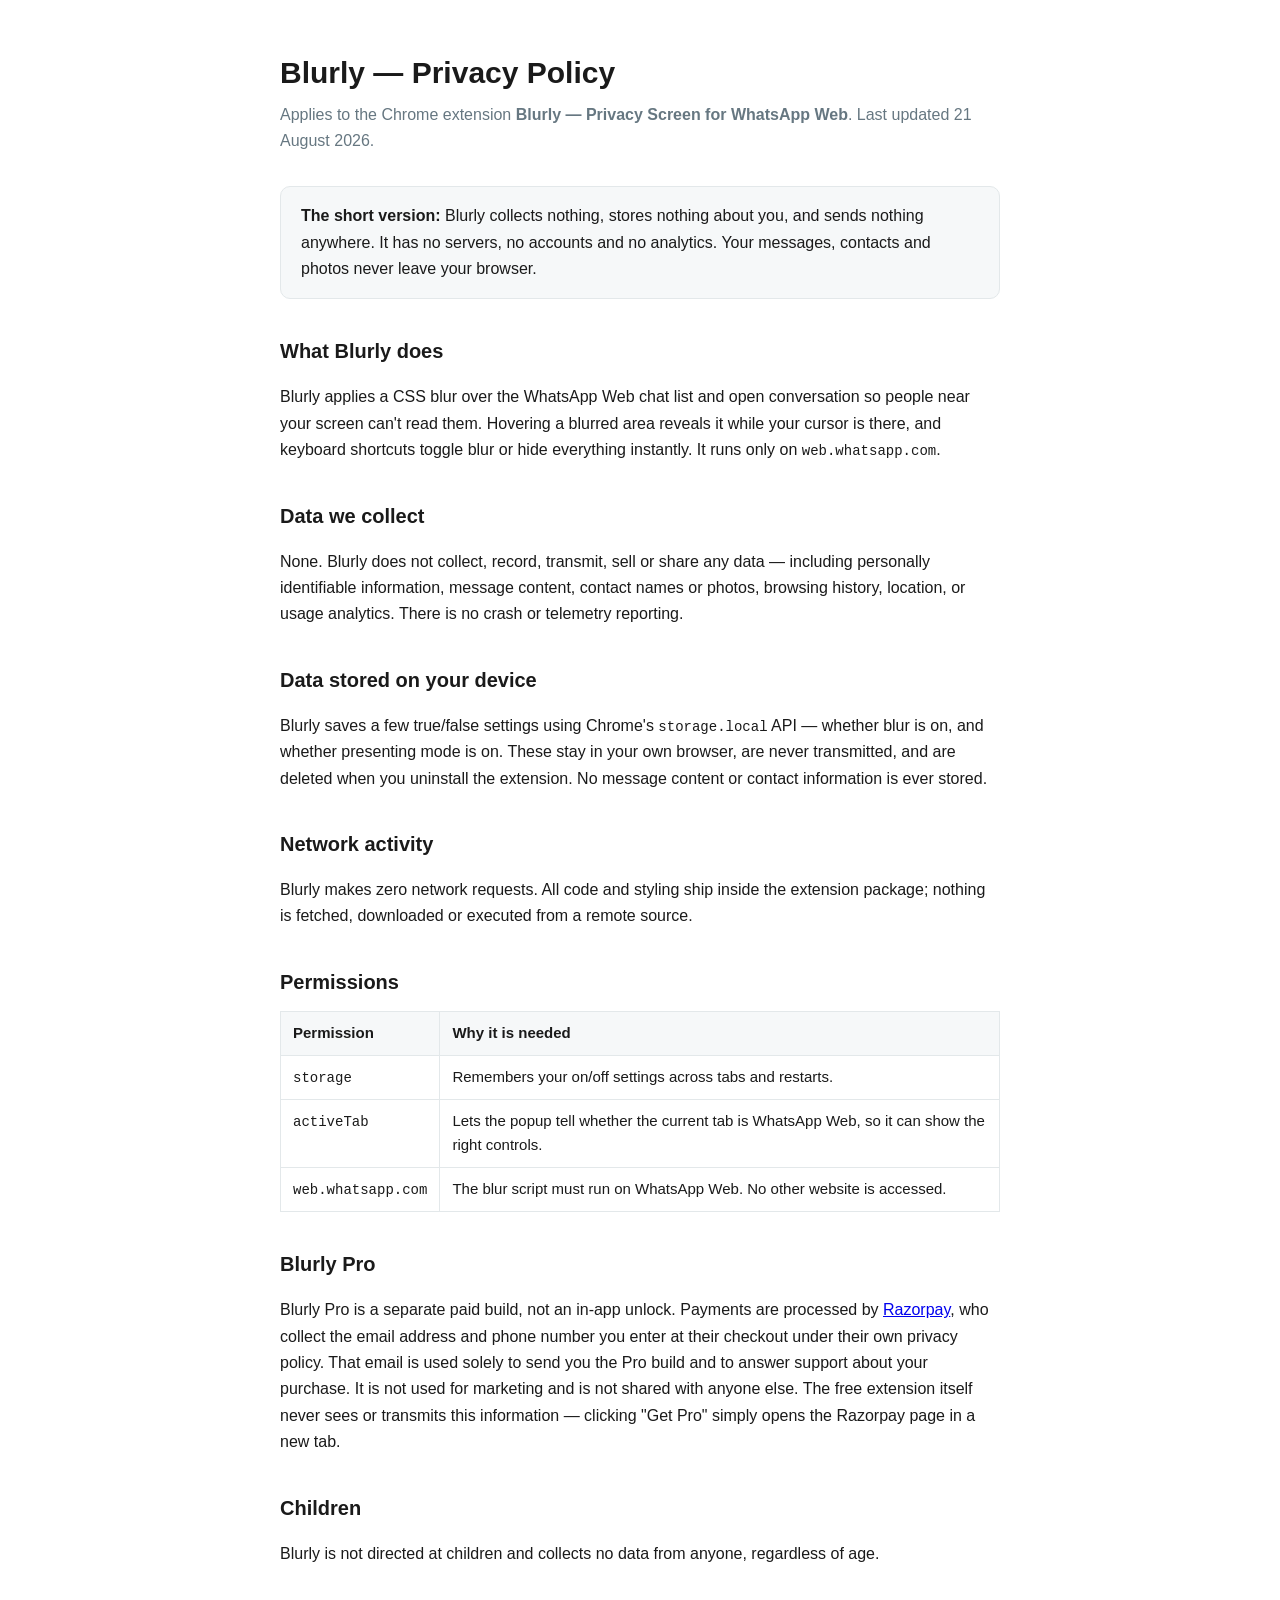
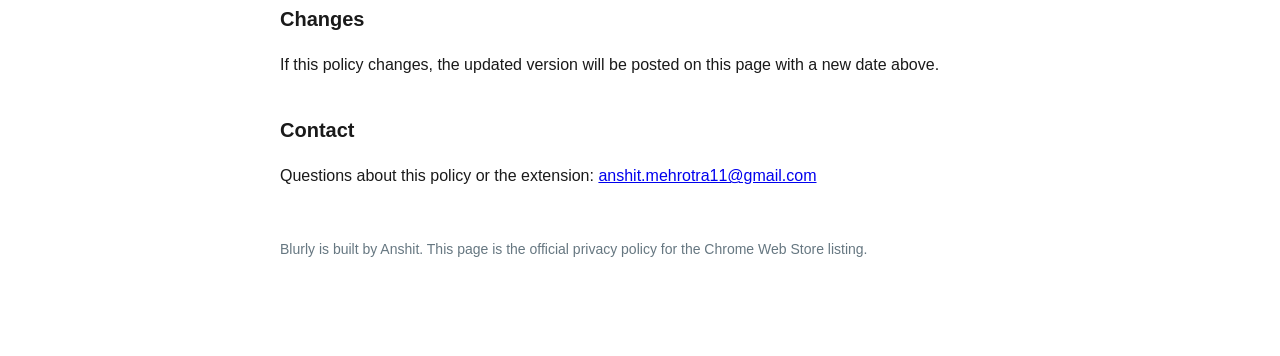
==== docs/index.html @ efc54287 "Blurly free extension + privacy policy page Co-Authored-By: Claude Opus 5 <noreply@anthropic.com>" ====
<!doctype html>
<html lang="en">
<head>
<meta charset="utf-8" />
<meta name="viewport" content="width=device-width, initial-scale=1" />
<title>Blurly — Privacy Policy</title>
<style>
  :root { color-scheme: light dark; }
  body {
    max-width: 720px; margin: 0 auto; padding: 48px 24px 96px;
    font: 16px/1.65 -apple-system, "Segoe UI", Roboto, Arial, sans-serif;
    background: #ffffff; color: #1a1a1a;
  }
  @media (prefers-color-scheme: dark) {
    body { background: #111b21; color: #e9edef; }
    a { color: #25d366; }
    .box { background: #1f2c33; border-color: #2a3942; }
    th { background: #1f2c33; }
    td, th { border-color: #2a3942; }
  }
  h1 { font-size: 30px; margin: 0 0 4px; }
  h2 { font-size: 20px; margin: 36px 0 10px; }
  .sub { color: #667781; margin: 0 0 32px; }
  .box { background: #f6f8f9; border: 1px solid #e3e8ea; border-radius: 10px; padding: 16px 20px; margin: 24px 0; }
  table { border-collapse: collapse; width: 100%; margin: 12px 0; }
  td, th { border: 1px solid #e3e8ea; padding: 9px 12px; text-align: left; vertical-align: top; font-size: 15px; }
  th { background: #f6f8f9; }
  code { font-size: 14px; }
  footer { margin-top: 48px; font-size: 14px; color: #667781; }
</style>
</head>
<body>

<h1>Blurly — Privacy Policy</h1>
<p class="sub">Applies to the Chrome extension <strong>Blurly — Privacy Screen for WhatsApp Web</strong>. Last updated 21 August 2026.</p>

<div class="box">
  <strong>The short version:</strong> Blurly collects nothing, stores nothing about you,
  and sends nothing anywhere. It has no servers, no accounts and no analytics. Your
  messages, contacts and photos never leave your browser.
</div>

<h2>What Blurly does</h2>
<p>
  Blurly applies a CSS blur over the WhatsApp Web chat list and open conversation so
  people near your screen can't read them. Hovering a blurred area reveals it while your
  cursor is there, and keyboard shortcuts toggle blur or hide everything instantly. It
  runs only on <code>web.whatsapp.com</code>.
</p>

<h2>Data we collect</h2>
<p>None. Blurly does not collect, record, transmit, sell or share any data — including
personally identifiable information, message content, contact names or photos, browsing
history, location, or usage analytics. There is no crash or telemetry reporting.</p>

<h2>Data stored on your device</h2>
<p>
  Blurly saves a few true/false settings using Chrome's <code>storage.local</code> API —
  whether blur is on, and whether presenting mode is on. These stay in your own browser,
  are never transmitted, and are deleted when you uninstall the extension. No message
  content or contact information is ever stored.
</p>

<h2>Network activity</h2>
<p>
  Blurly makes zero network requests. All code and styling ship inside the extension
  package; nothing is fetched, downloaded or executed from a remote source.
</p>

<h2>Permissions</h2>
<table>
  <tr><th>Permission</th><th>Why it is needed</th></tr>
  <tr><td><code>storage</code></td><td>Remembers your on/off settings across tabs and restarts.</td></tr>
  <tr><td><code>activeTab</code></td><td>Lets the popup tell whether the current tab is WhatsApp Web, so it can show the right controls.</td></tr>
  <tr><td><code>web.whatsapp.com</code></td><td>The blur script must run on WhatsApp Web. No other website is accessed.</td></tr>
</table>

<h2>Blurly Pro</h2>
<p>
  Blurly Pro is a separate paid build, not an in-app unlock. Payments are processed by
  <a href="https://razorpay.com/privacy/" target="_blank" rel="noopener">Razorpay</a>, who
  collect the email address and phone number you enter at their checkout under their own
  privacy policy. That email is used solely to send you the Pro build and to answer
  support about your purchase. It is not used for marketing and is not shared with anyone
  else. The free extension itself never sees or transmits this information — clicking
  "Get Pro" simply opens the Razorpay page in a new tab.
</p>

<h2>Children</h2>
<p>Blurly is not directed at children and collects no data from anyone, regardless of age.</p>

<h2>Changes</h2>
<p>If this policy changes, the updated version will be posted on this page with a new date above.</p>

<h2>Contact</h2>
<p>Questions about this policy or the extension: <a href="mailto:anshit.mehrotra11@gmail.com">anshit.mehrotra11@gmail.com</a></p>

<footer>Blurly is built by Anshit. This page is the official privacy policy for the Chrome Web Store listing.</footer>

</body>
</html>
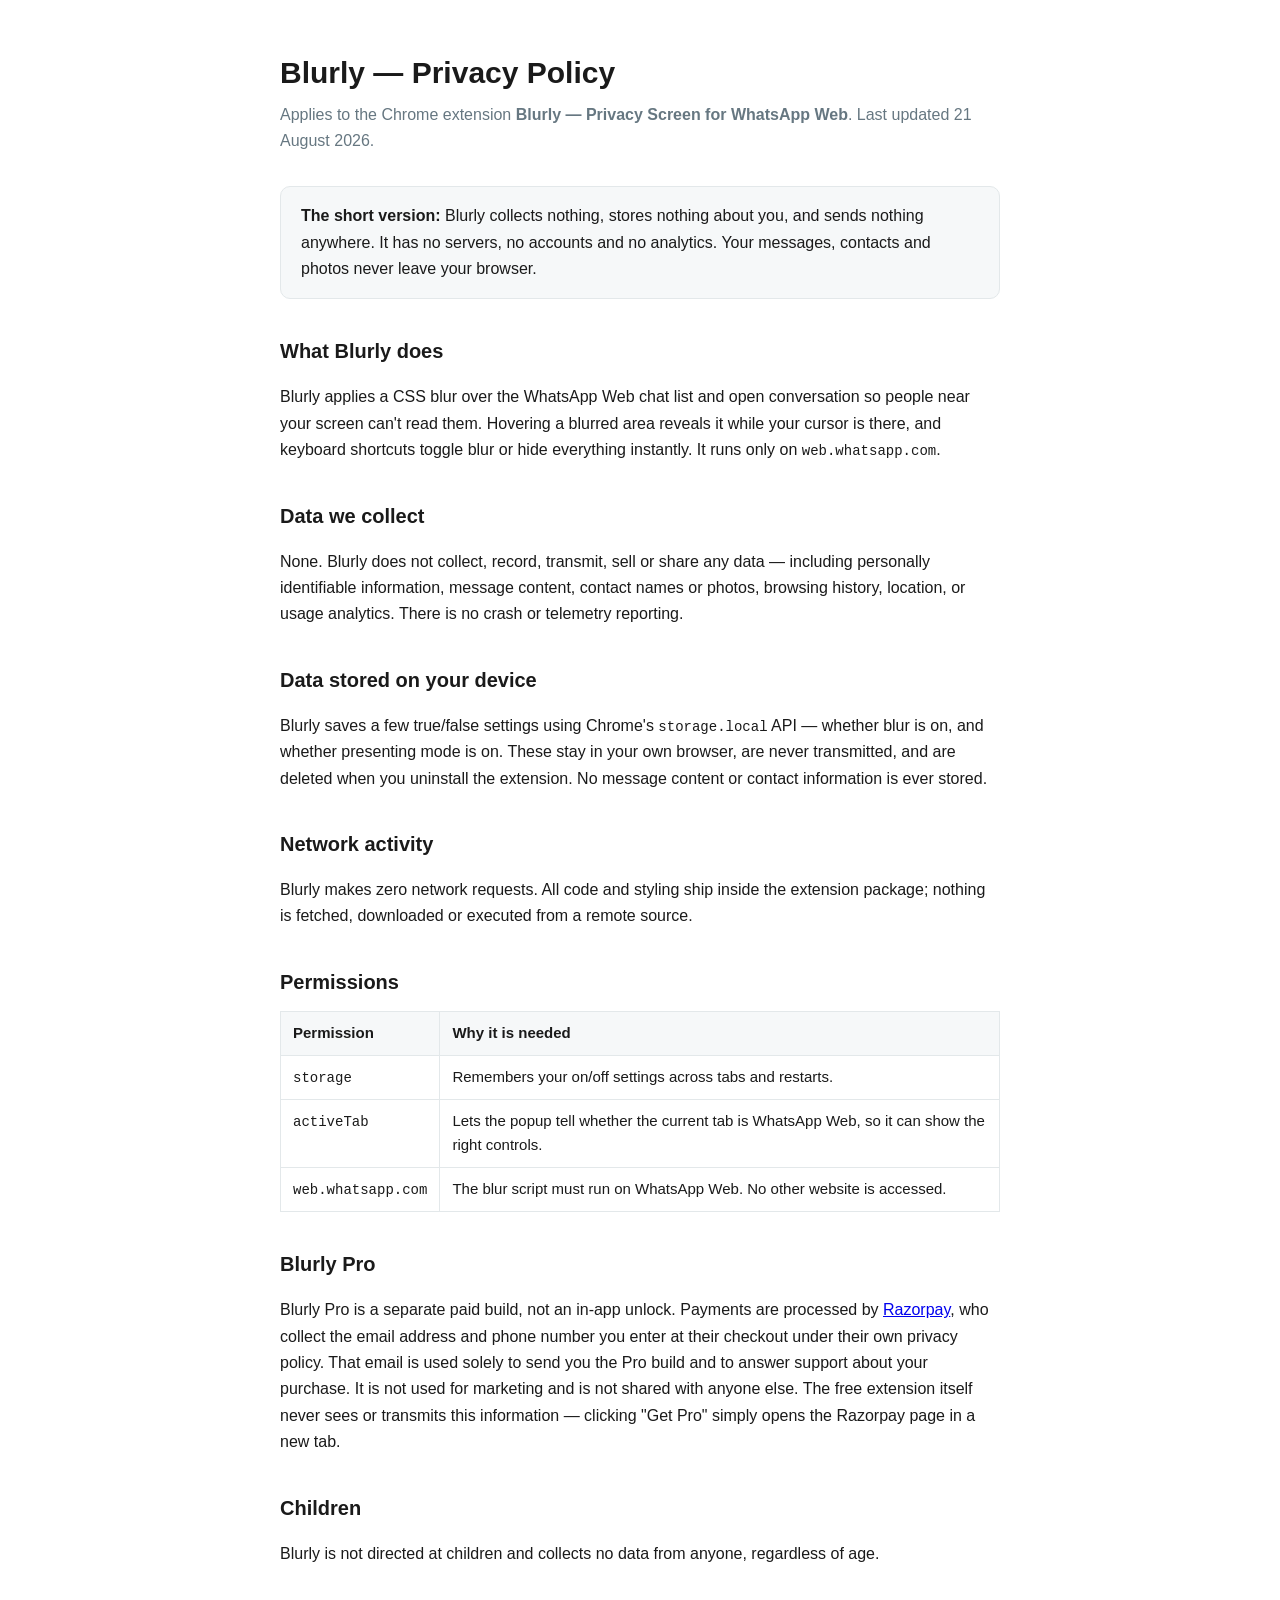
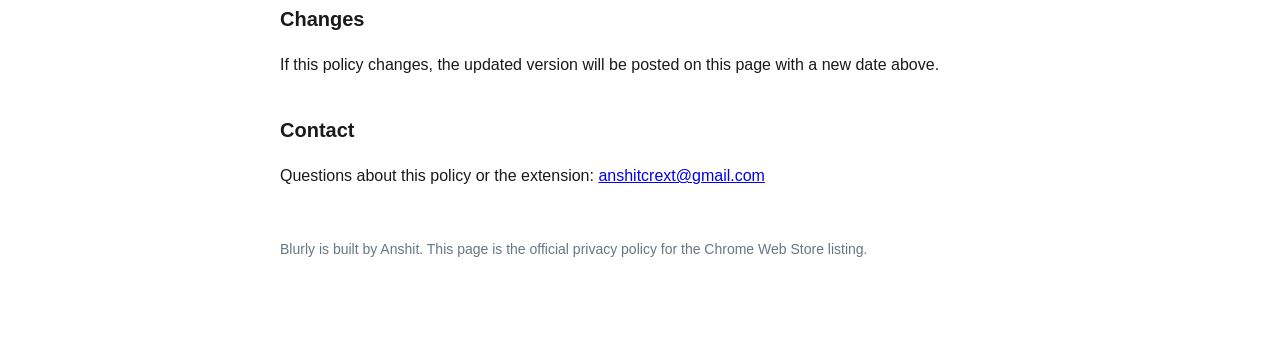
==== commit b8de88e0: "Use Chrome Web Store registered email for support contact Co-Authored-By: Claude Opus 5 <noreply@ant" ====
--- a/docs/index.html
+++ b/docs/index.html
@@ -93,7 +93,7 @@
 <p>If this policy changes, the updated version will be posted on this page with a new date above.</p>
 
 <h2>Contact</h2>
-<p>Questions about this policy or the extension: <a href="mailto:anshit.mehrotra11@gmail.com">anshit.mehrotra11@gmail.com</a></p>
+<p>Questions about this policy or the extension: <a href="mailto:anshitcrext@gmail.com">anshitcrext@gmail.com</a></p>
 
 <footer>Blurly is built by Anshit. This page is the official privacy policy for the Chrome Web Store listing.</footer>
 
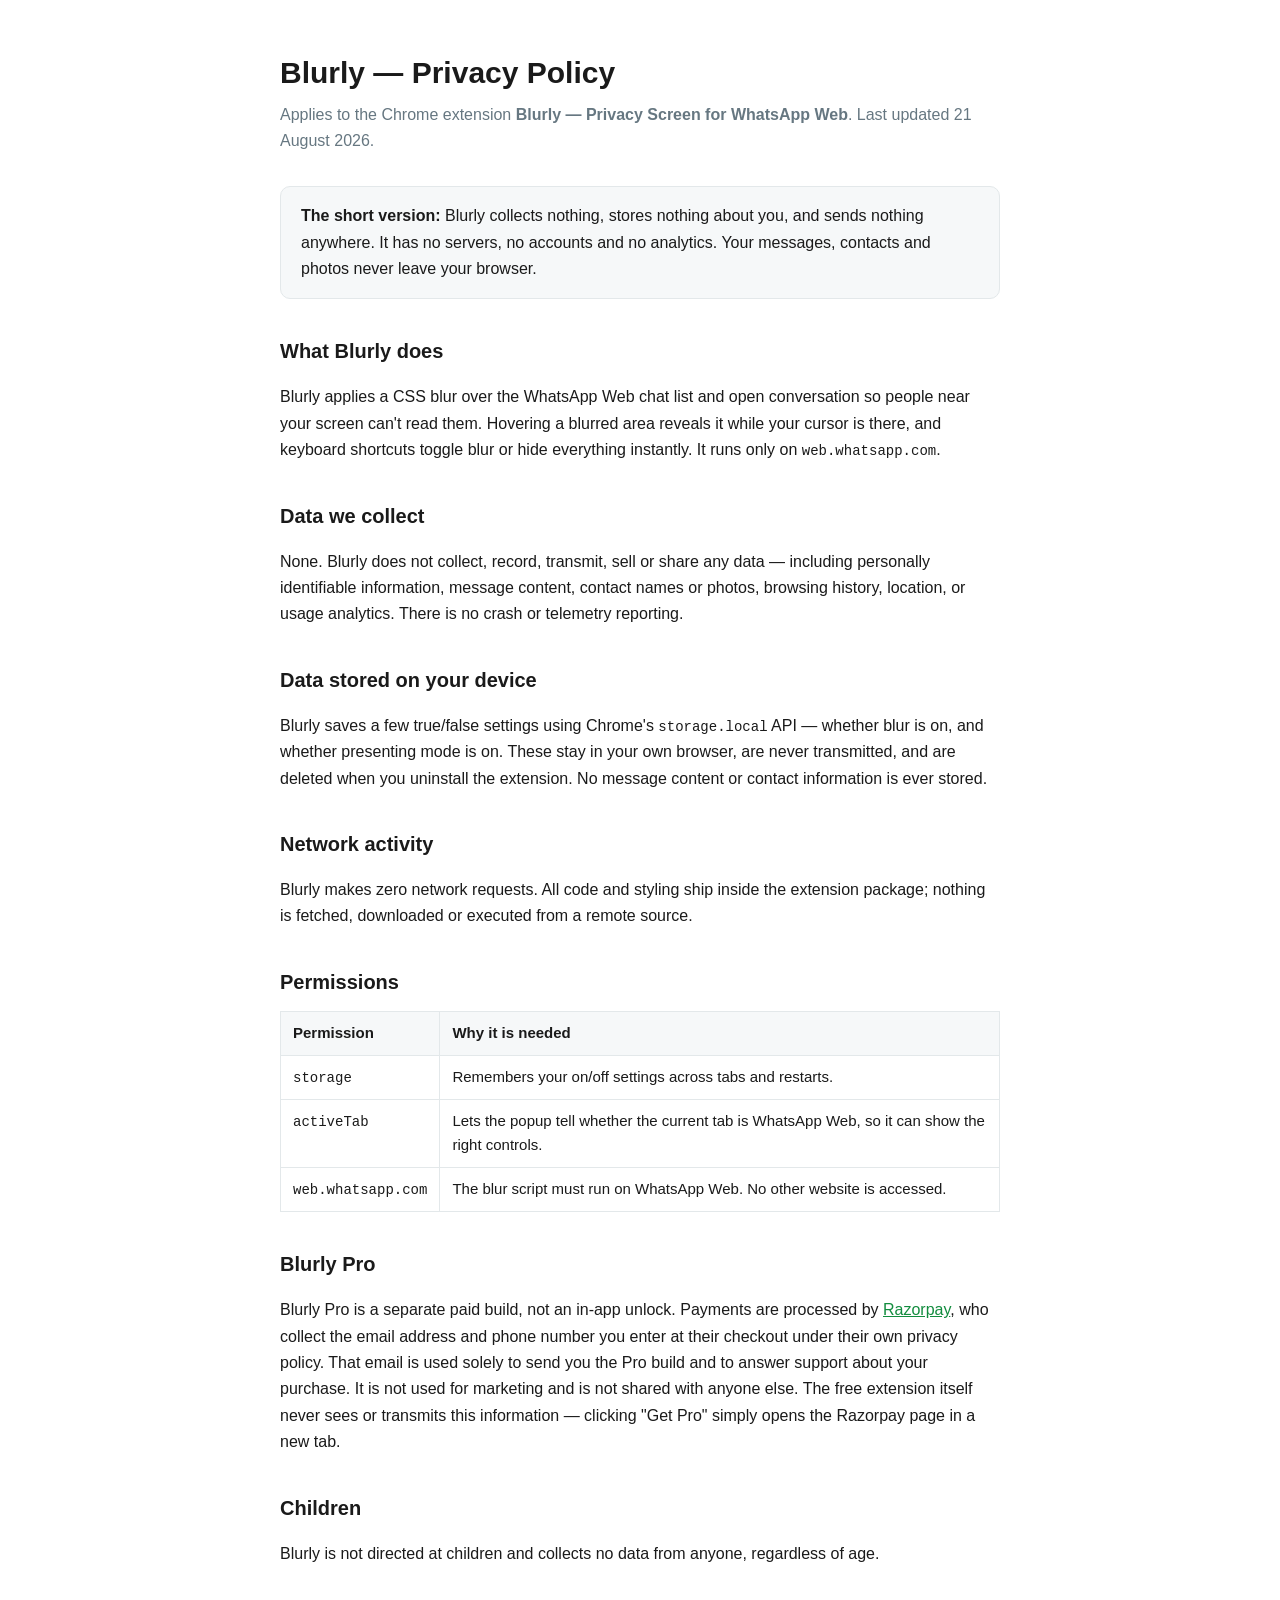
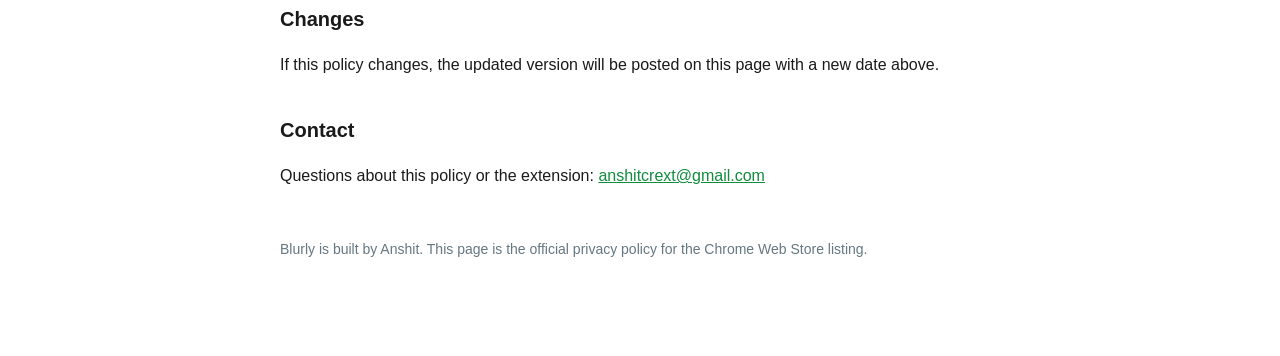
==== commit 12e6de66: "Fix unreadable summary box in dark mode The .box background was declared after the prefers-color-sch" ====
--- a/docs/index.html
+++ b/docs/index.html
@@ -5,28 +5,48 @@
 <meta name="viewport" content="width=device-width, initial-scale=1" />
 <title>Blurly — Privacy Policy</title>
 <style>
-  :root { color-scheme: light dark; }
+  :root {
+    color-scheme: light dark;
+    --bg: #ffffff;
+    --text: #1a1a1a;
+    --muted: #667781;
+    --surface: #f6f8f9;
+    --border: #e3e8ea;
+    --link: #128c3e;
+  }
+  /* Dark overrides live at the end of the cascade so nothing later re-lights them. */
+  @media (prefers-color-scheme: dark) {
+    :root {
+      --bg: #111b21;
+      --text: #e9edef;
+      --muted: #8696a0;
+      --surface: #1f2c33;
+      --border: #2a3942;
+      --link: #25d366;
+    }
+  }
   body {
     max-width: 720px; margin: 0 auto; padding: 48px 24px 96px;
     font: 16px/1.65 -apple-system, "Segoe UI", Roboto, Arial, sans-serif;
-    background: #ffffff; color: #1a1a1a;
+    background: var(--bg); color: var(--text);
   }
-  @media (prefers-color-scheme: dark) {
-    body { background: #111b21; color: #e9edef; }
-    a { color: #25d366; }
-    .box { background: #1f2c33; border-color: #2a3942; }
-    th { background: #1f2c33; }
-    td, th { border-color: #2a3942; }
-  }
+  a { color: var(--link); }
   h1 { font-size: 30px; margin: 0 0 4px; }
   h2 { font-size: 20px; margin: 36px 0 10px; }
-  .sub { color: #667781; margin: 0 0 32px; }
-  .box { background: #f6f8f9; border: 1px solid #e3e8ea; border-radius: 10px; padding: 16px 20px; margin: 24px 0; }
+  .sub { color: var(--muted); margin: 0 0 32px; }
+  .box {
+    background: var(--surface); color: var(--text);
+    border: 1px solid var(--border); border-radius: 10px;
+    padding: 16px 20px; margin: 24px 0;
+  }
   table { border-collapse: collapse; width: 100%; margin: 12px 0; }
-  td, th { border: 1px solid #e3e8ea; padding: 9px 12px; text-align: left; vertical-align: top; font-size: 15px; }
-  th { background: #f6f8f9; }
+  td, th {
+    border: 1px solid var(--border); padding: 9px 12px;
+    text-align: left; vertical-align: top; font-size: 15px;
+  }
+  th { background: var(--surface); }
   code { font-size: 14px; }
-  footer { margin-top: 48px; font-size: 14px; color: #667781; }
+  footer { margin-top: 48px; font-size: 14px; color: var(--muted); }
 </style>
 </head>
 <body>
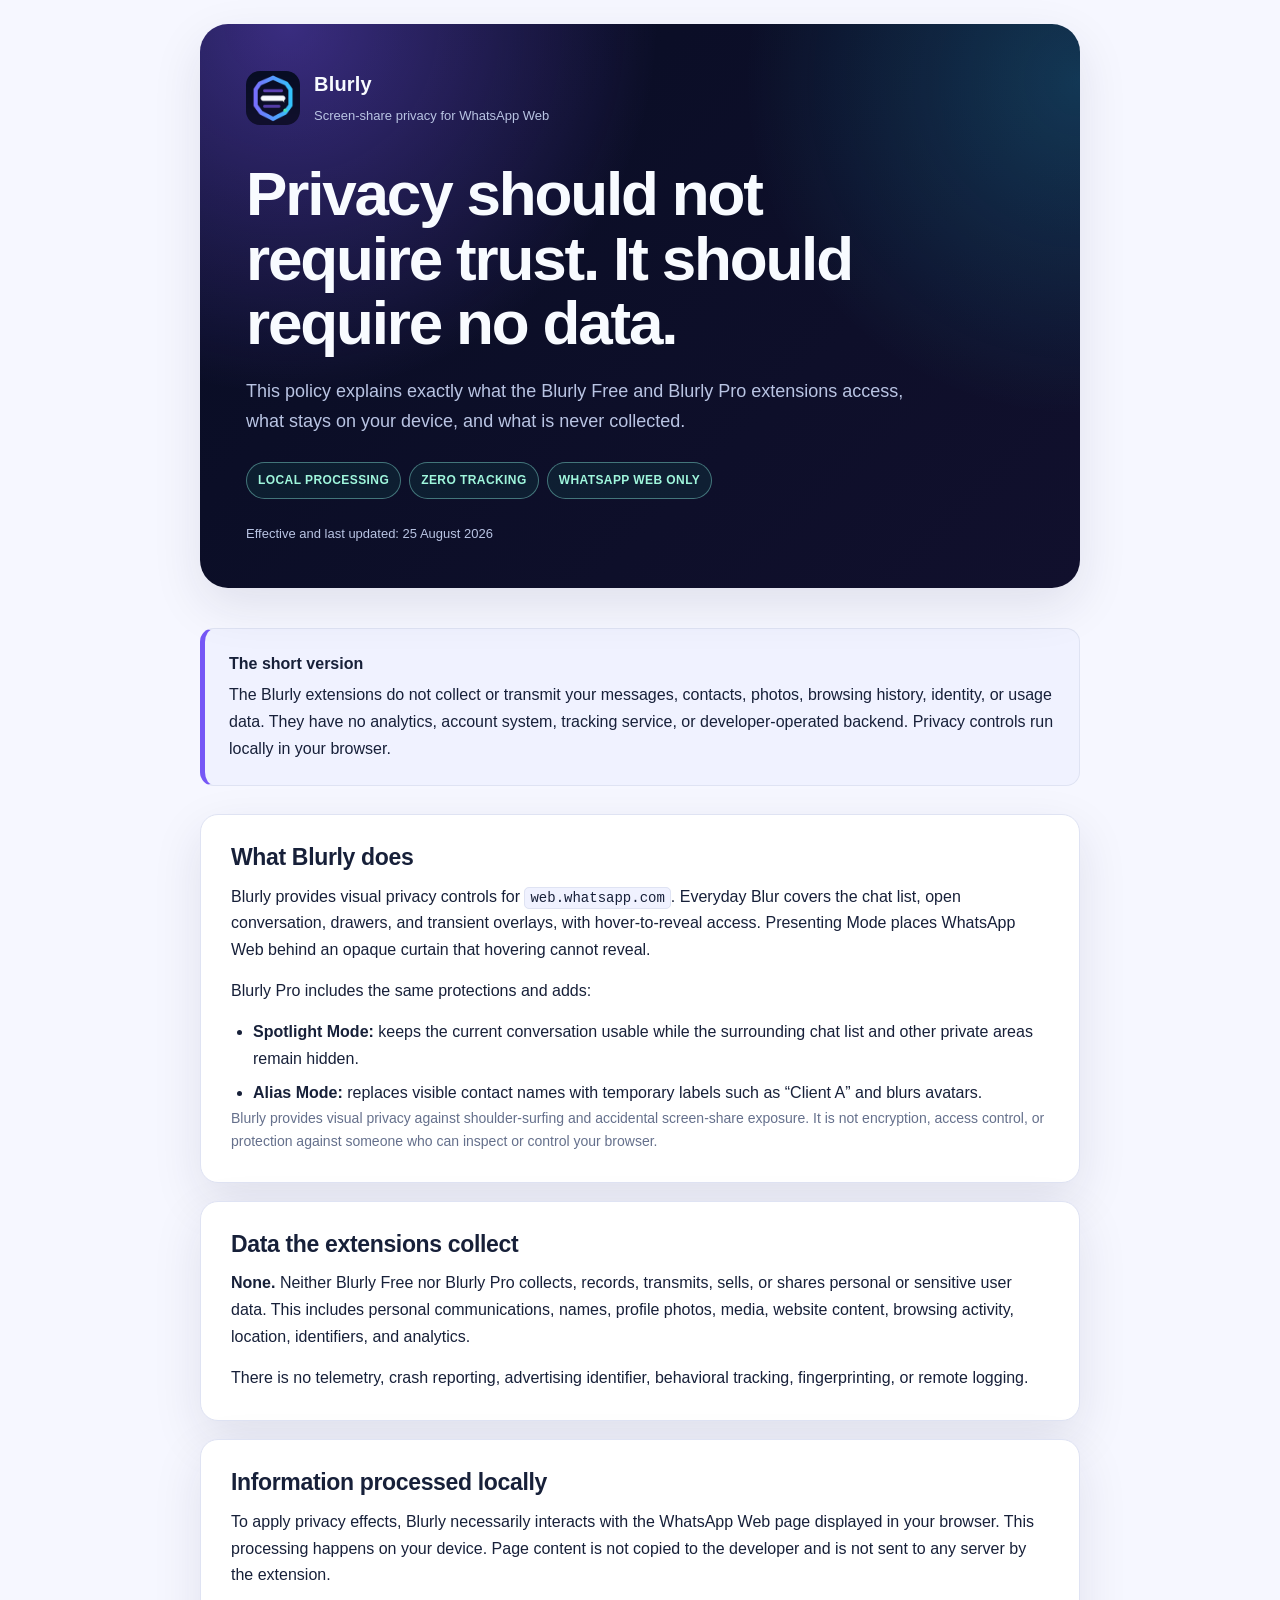
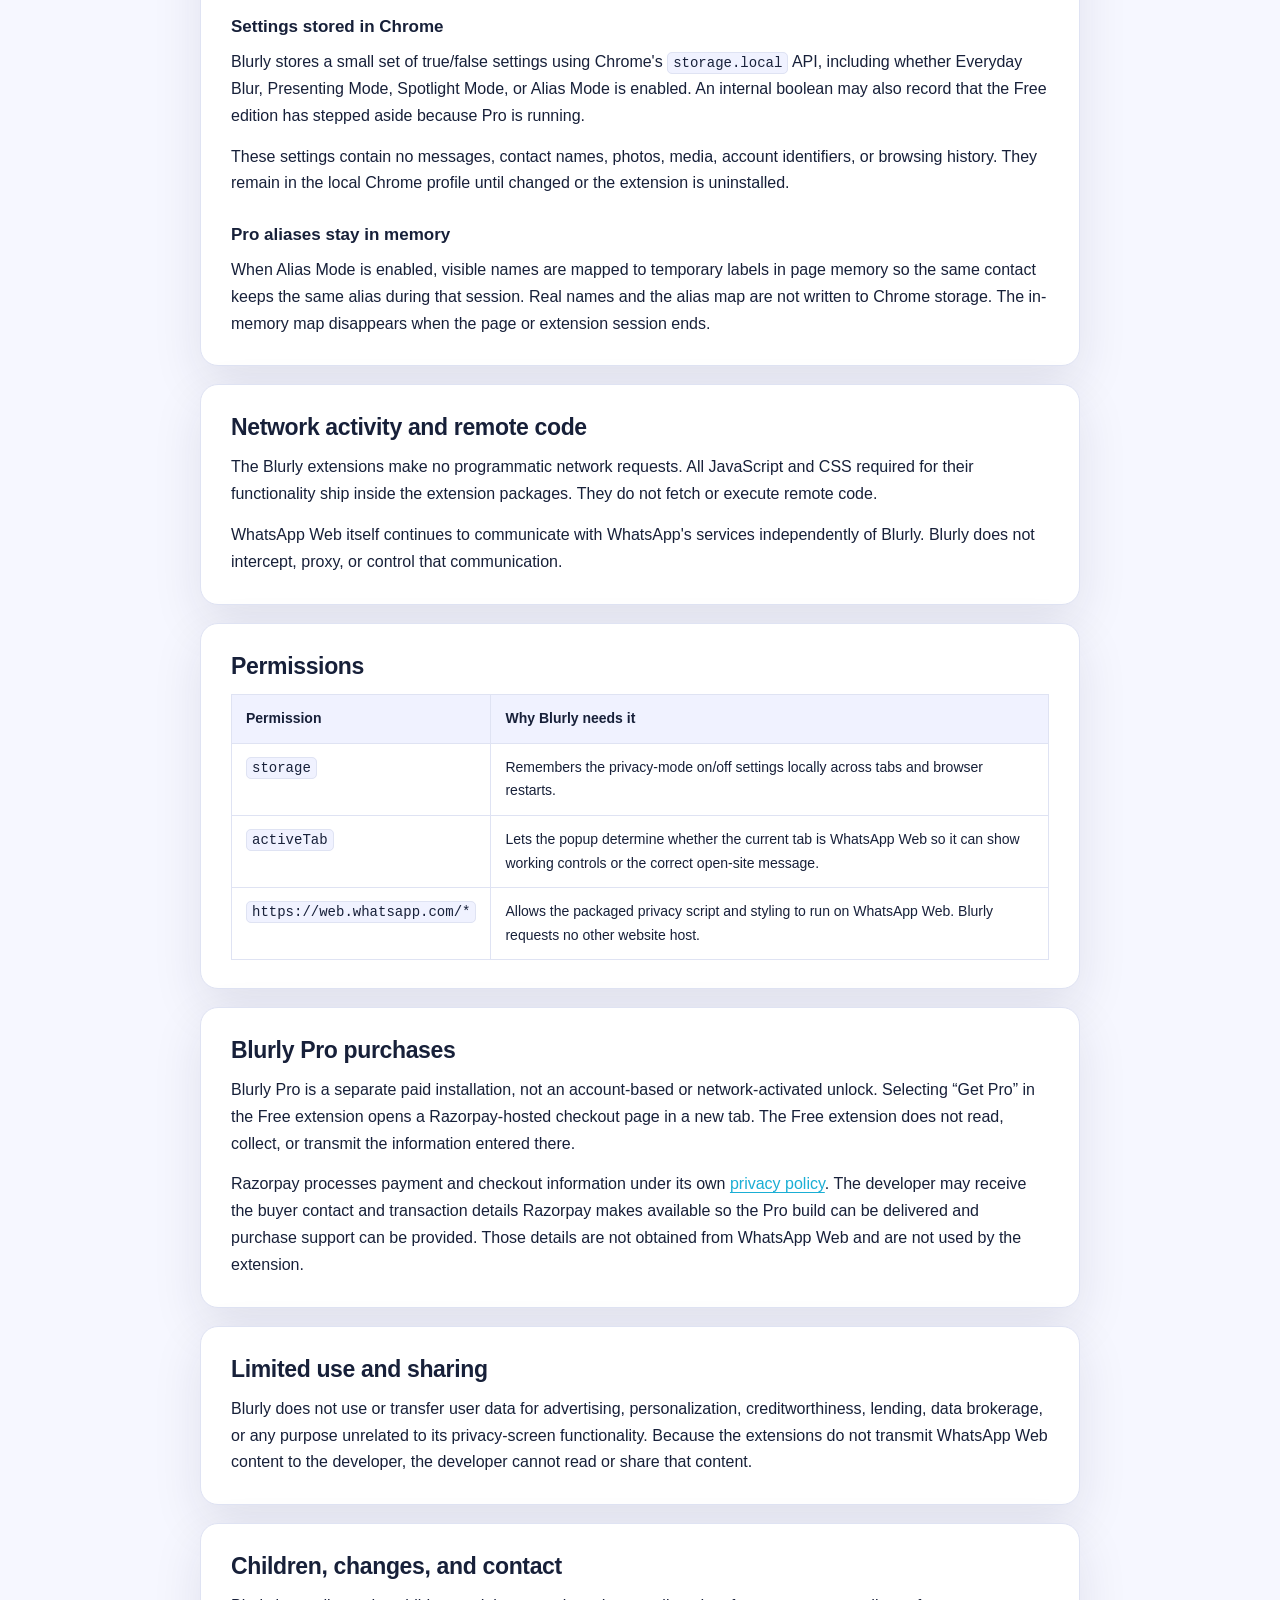
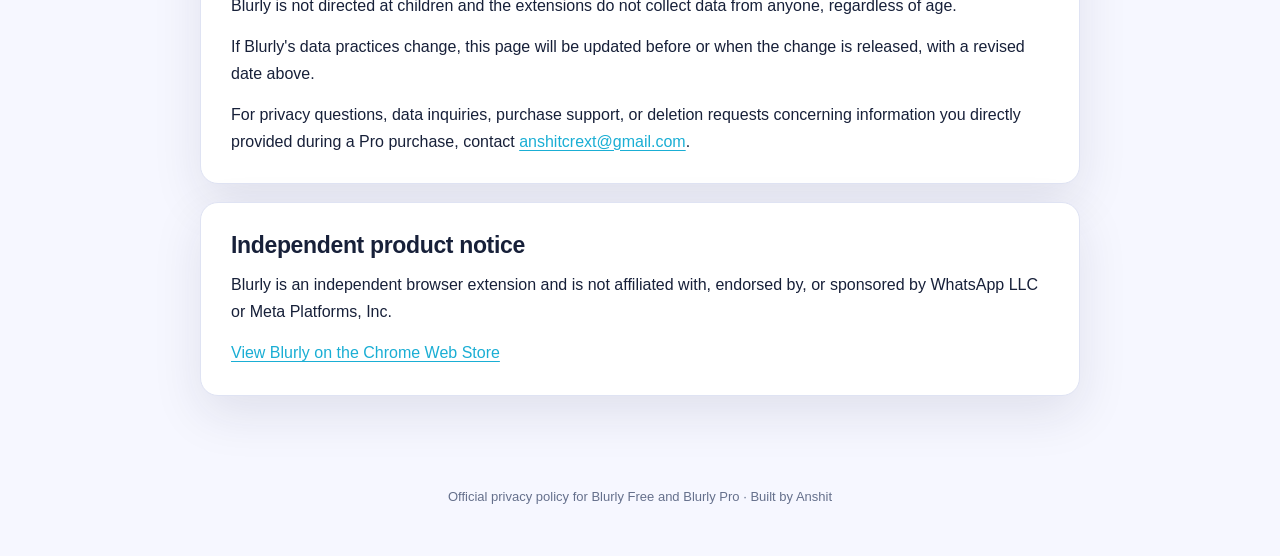
==== commit 790772cb: "Update Blurly privacy policy and branding" ====
--- a/docs/index.html
+++ b/docs/index.html
@@ -3,119 +3,228 @@
 <head>
 <meta charset="utf-8" />
 <meta name="viewport" content="width=device-width, initial-scale=1" />
+<meta name="description" content="Privacy policy for Blurly and Blurly Pro, the local privacy-screen extensions for WhatsApp Web." />
+<meta name="theme-color" content="#080d24" />
 <title>Blurly — Privacy Policy</title>
+<link rel="icon" type="image/png" href="icon128.png" />
 <style>
   :root {
     color-scheme: light dark;
-    --bg: #ffffff;
-    --text: #1a1a1a;
-    --muted: #667781;
-    --surface: #f6f8f9;
-    --border: #e3e8ea;
-    --link: #128c3e;
-  }
-  /* Dark overrides live at the end of the cascade so nothing later re-lights them. */
+    --bg: #f6f7ff;
+    --text: #172039;
+    --muted: #65708c;
+    --surface: #ffffff;
+    --surface-strong: #f0f2ff;
+    --border: #dfe3f3;
+    --violet: #7657f6;
+    --cyan: #1aaed4;
+    --mint: #15956f;
+    --hero: #080d24;
+    --hero-text: #f8fbff;
+    --hero-muted: #b9c4e3;
+    --shadow: 0 18px 50px rgba(29, 32, 73, .10);
+  }
   @media (prefers-color-scheme: dark) {
     :root {
-      --bg: #111b21;
-      --text: #e9edef;
-      --muted: #8696a0;
-      --surface: #1f2c33;
-      --border: #2a3942;
-      --link: #25d366;
+      --bg: #070b1b;
+      --text: #edf2ff;
+      --muted: #a6b1ce;
+      --surface: #10162c;
+      --surface-strong: #171c3b;
+      --border: #293252;
+      --violet: #a184ff;
+      --cyan: #43d7ff;
+      --mint: #48e2b4;
+      --hero: #0b1028;
+      --hero-text: #f8fbff;
+      --hero-muted: #b9c4e3;
+      --shadow: none;
     }
   }
+  * { box-sizing: border-box; }
+  html { scroll-behavior: smooth; }
   body {
-    max-width: 720px; margin: 0 auto; padding: 48px 24px 96px;
-    font: 16px/1.65 -apple-system, "Segoe UI", Roboto, Arial, sans-serif;
-    background: var(--bg); color: var(--text);
-  }
-  a { color: var(--link); }
-  h1 { font-size: 30px; margin: 0 0 4px; }
-  h2 { font-size: 20px; margin: 36px 0 10px; }
-  .sub { color: var(--muted); margin: 0 0 32px; }
-  .box {
-    background: var(--surface); color: var(--text);
-    border: 1px solid var(--border); border-radius: 10px;
-    padding: 16px 20px; margin: 24px 0;
-  }
-  table { border-collapse: collapse; width: 100%; margin: 12px 0; }
-  td, th {
-    border: 1px solid var(--border); padding: 9px 12px;
-    text-align: left; vertical-align: top; font-size: 15px;
-  }
-  th { background: var(--surface); }
-  code { font-size: 14px; }
-  footer { margin-top: 48px; font-size: 14px; color: var(--muted); }
+    margin: 0;
+    background: var(--bg);
+    color: var(--text);
+    font: 16px/1.68 -apple-system, BlinkMacSystemFont, "Segoe UI", Roboto, Arial, sans-serif;
+  }
+  a { color: var(--cyan); text-underline-offset: 3px; }
+  .wrap { width: min(880px, calc(100% - 32px)); margin: 0 auto; }
+  .hero {
+    position: relative;
+    overflow: hidden;
+    margin: 24px auto 40px;
+    padding: 44px 46px;
+    border-radius: 28px;
+    color: var(--hero-text);
+    background:
+      radial-gradient(circle at 10% 0%, rgba(126, 88, 255, .42), transparent 38%),
+      radial-gradient(circle at 100% 10%, rgba(37, 217, 255, .20), transparent 33%),
+      linear-gradient(135deg, var(--hero), #11102d);
+    box-shadow: var(--shadow);
+  }
+  .brand { display: flex; align-items: center; gap: 14px; margin-bottom: 34px; }
+  .brand img { width: 54px; height: 54px; border-radius: 14px; }
+  .brand strong { display: block; font-size: 20px; letter-spacing: .01em; }
+  .brand span { color: var(--hero-muted); font-size: 13px; }
+  h1 { max-width: 660px; margin: 0; font-size: clamp(38px, 6vw, 62px); line-height: 1.04; letter-spacing: -.035em; }
+  .lead { max-width: 690px; margin: 20px 0 0; color: var(--hero-muted); font-size: 18px; }
+  .meta { margin-top: 24px; color: var(--hero-muted); font-size: 13px; }
+  .badges { display: flex; flex-wrap: wrap; gap: 8px; margin-top: 26px; }
+  .badge {
+    padding: 7px 11px;
+    border: 1px solid rgba(131, 225, 211, .45);
+    border-radius: 999px;
+    color: #9ff6dc;
+    background: rgba(24, 137, 116, .13);
+    font-size: 12px;
+    font-weight: 700;
+    letter-spacing: .035em;
+    text-transform: uppercase;
+  }
+  main { padding-bottom: 72px; }
+  .summary {
+    margin-bottom: 28px;
+    padding: 22px 24px;
+    border: 1px solid var(--border);
+    border-left: 5px solid var(--violet);
+    border-radius: 14px;
+    background: var(--surface-strong);
+  }
+  .summary strong { display: block; margin-bottom: 4px; }
+  section {
+    margin: 18px 0;
+    padding: 28px 30px;
+    border: 1px solid var(--border);
+    border-radius: 18px;
+    background: var(--surface);
+    box-shadow: var(--shadow);
+  }
+  h2 { margin: 0 0 12px; font-size: 23px; line-height: 1.25; letter-spacing: -.015em; }
+  h3 { margin: 24px 0 7px; font-size: 17px; }
+  p { margin: 0 0 14px; }
+  p:last-child { margin-bottom: 0; }
+  ul { margin: 10px 0 0; padding-left: 22px; }
+  li + li { margin-top: 7px; }
+  code {
+    padding: 2px 5px;
+    border: 1px solid var(--border);
+    border-radius: 5px;
+    background: var(--surface-strong);
+    font-size: 14px;
+  }
+  .table-wrap { overflow-x: auto; margin-top: 14px; }
+  table { width: 100%; border-collapse: collapse; }
+  th, td { padding: 12px 14px; border: 1px solid var(--border); text-align: left; vertical-align: top; font-size: 14px; }
+  th { background: var(--surface-strong); }
+  .note { color: var(--muted); font-size: 14px; }
+  footer { padding: 0 0 48px; color: var(--muted); font-size: 13px; text-align: center; }
+  @media (max-width: 640px) {
+    .hero { margin-top: 12px; padding: 30px 24px; border-radius: 20px; }
+    .brand { margin-bottom: 25px; }
+    section { padding: 23px 20px; border-radius: 15px; }
+  }
 </style>
 </head>
 <body>
 
-<h1>Blurly — Privacy Policy</h1>
-<p class="sub">Applies to the Chrome extension <strong>Blurly — Privacy Screen for WhatsApp Web</strong>. Last updated 21 August 2026.</p>
-
-<div class="box">
-  <strong>The short version:</strong> Blurly collects nothing, stores nothing about you,
-  and sends nothing anywhere. It has no servers, no accounts and no analytics. Your
-  messages, contacts and photos never leave your browser.
-</div>
-
-<h2>What Blurly does</h2>
-<p>
-  Blurly applies a CSS blur over the WhatsApp Web chat list and open conversation so
-  people near your screen can't read them. Hovering a blurred area reveals it while your
-  cursor is there, and keyboard shortcuts toggle blur or hide everything instantly. It
-  runs only on <code>web.whatsapp.com</code>.
-</p>
-
-<h2>Data we collect</h2>
-<p>None. Blurly does not collect, record, transmit, sell or share any data — including
-personally identifiable information, message content, contact names or photos, browsing
-history, location, or usage analytics. There is no crash or telemetry reporting.</p>
-
-<h2>Data stored on your device</h2>
-<p>
-  Blurly saves a few true/false settings using Chrome's <code>storage.local</code> API —
-  whether blur is on, and whether presenting mode is on. These stay in your own browser,
-  are never transmitted, and are deleted when you uninstall the extension. No message
-  content or contact information is ever stored.
-</p>
-
-<h2>Network activity</h2>
-<p>
-  Blurly makes zero network requests. All code and styling ship inside the extension
-  package; nothing is fetched, downloaded or executed from a remote source.
-</p>
-
-<h2>Permissions</h2>
-<table>
-  <tr><th>Permission</th><th>Why it is needed</th></tr>
-  <tr><td><code>storage</code></td><td>Remembers your on/off settings across tabs and restarts.</td></tr>
-  <tr><td><code>activeTab</code></td><td>Lets the popup tell whether the current tab is WhatsApp Web, so it can show the right controls.</td></tr>
-  <tr><td><code>web.whatsapp.com</code></td><td>The blur script must run on WhatsApp Web. No other website is accessed.</td></tr>
-</table>
-
-<h2>Blurly Pro</h2>
-<p>
-  Blurly Pro is a separate paid build, not an in-app unlock. Payments are processed by
-  <a href="https://razorpay.com/privacy/" target="_blank" rel="noopener">Razorpay</a>, who
-  collect the email address and phone number you enter at their checkout under their own
-  privacy policy. That email is used solely to send you the Pro build and to answer
-  support about your purchase. It is not used for marketing and is not shared with anyone
-  else. The free extension itself never sees or transmits this information — clicking
-  "Get Pro" simply opens the Razorpay page in a new tab.
-</p>
-
-<h2>Children</h2>
-<p>Blurly is not directed at children and collects no data from anyone, regardless of age.</p>
-
-<h2>Changes</h2>
-<p>If this policy changes, the updated version will be posted on this page with a new date above.</p>
-
-<h2>Contact</h2>
-<p>Questions about this policy or the extension: <a href="mailto:anshitcrext@gmail.com">anshitcrext@gmail.com</a></p>
-
-<footer>Blurly is built by Anshit. This page is the official privacy policy for the Chrome Web Store listing.</footer>
+<header class="hero wrap">
+  <div class="brand">
+    <img src="icon128.png" alt="Blurly icon" />
+    <div><strong>Blurly</strong><span>Screen-share privacy for WhatsApp Web</span></div>
+  </div>
+  <h1>Privacy should not require trust. It should require no data.</h1>
+  <p class="lead">This policy explains exactly what the Blurly Free and Blurly Pro extensions access, what stays on your device, and what is never collected.</p>
+  <div class="badges">
+    <span class="badge">Local processing</span>
+    <span class="badge">Zero tracking</span>
+    <span class="badge">WhatsApp Web only</span>
+  </div>
+  <p class="meta">Effective and last updated: 25 August 2026</p>
+</header>
+
+<main class="wrap">
+  <div class="summary">
+    <strong>The short version</strong>
+    The Blurly extensions do not collect or transmit your messages, contacts, photos, browsing history, identity, or usage data. They have no analytics, account system, tracking service, or developer-operated backend. Privacy controls run locally in your browser.
+  </div>
+
+  <section>
+    <h2>What Blurly does</h2>
+    <p>Blurly provides visual privacy controls for <code>web.whatsapp.com</code>. Everyday Blur covers the chat list, open conversation, drawers, and transient overlays, with hover-to-reveal access. Presenting Mode places WhatsApp Web behind an opaque curtain that hovering cannot reveal.</p>
+    <p>Blurly Pro includes the same protections and adds:</p>
+    <ul>
+      <li><strong>Spotlight Mode:</strong> keeps the current conversation usable while the surrounding chat list and other private areas remain hidden.</li>
+      <li><strong>Alias Mode:</strong> replaces visible contact names with temporary labels such as “Client A” and blurs avatars.</li>
+    </ul>
+    <p class="note">Blurly provides visual privacy against shoulder-surfing and accidental screen-share exposure. It is not encryption, access control, or protection against someone who can inspect or control your browser.</p>
+  </section>
+
+  <section>
+    <h2>Data the extensions collect</h2>
+    <p><strong>None.</strong> Neither Blurly Free nor Blurly Pro collects, records, transmits, sells, or shares personal or sensitive user data. This includes personal communications, names, profile photos, media, website content, browsing activity, location, identifiers, and analytics.</p>
+    <p>There is no telemetry, crash reporting, advertising identifier, behavioral tracking, fingerprinting, or remote logging.</p>
+  </section>
+
+  <section>
+    <h2>Information processed locally</h2>
+    <p>To apply privacy effects, Blurly necessarily interacts with the WhatsApp Web page displayed in your browser. This processing happens on your device. Page content is not copied to the developer and is not sent to any server by the extension.</p>
+
+    <h3>Settings stored in Chrome</h3>
+    <p>Blurly stores a small set of true/false settings using Chrome's <code>storage.local</code> API, including whether Everyday Blur, Presenting Mode, Spotlight Mode, or Alias Mode is enabled. An internal boolean may also record that the Free edition has stepped aside because Pro is running.</p>
+    <p>These settings contain no messages, contact names, photos, media, account identifiers, or browsing history. They remain in the local Chrome profile until changed or the extension is uninstalled.</p>
+
+    <h3>Pro aliases stay in memory</h3>
+    <p>When Alias Mode is enabled, visible names are mapped to temporary labels in page memory so the same contact keeps the same alias during that session. Real names and the alias map are not written to Chrome storage. The in-memory map disappears when the page or extension session ends.</p>
+  </section>
+
+  <section>
+    <h2>Network activity and remote code</h2>
+    <p>The Blurly extensions make no programmatic network requests. All JavaScript and CSS required for their functionality ship inside the extension packages. They do not fetch or execute remote code.</p>
+    <p>WhatsApp Web itself continues to communicate with WhatsApp's services independently of Blurly. Blurly does not intercept, proxy, or control that communication.</p>
+  </section>
+
+  <section>
+    <h2>Permissions</h2>
+    <div class="table-wrap">
+      <table>
+        <thead><tr><th>Permission</th><th>Why Blurly needs it</th></tr></thead>
+        <tbody>
+          <tr><td><code>storage</code></td><td>Remembers the privacy-mode on/off settings locally across tabs and browser restarts.</td></tr>
+          <tr><td><code>activeTab</code></td><td>Lets the popup determine whether the current tab is WhatsApp Web so it can show working controls or the correct open-site message.</td></tr>
+          <tr><td><code>https://web.whatsapp.com/*</code></td><td>Allows the packaged privacy script and styling to run on WhatsApp Web. Blurly requests no other website host.</td></tr>
+        </tbody>
+      </table>
+    </div>
+  </section>
+
+  <section>
+    <h2>Blurly Pro purchases</h2>
+    <p>Blurly Pro is a separate paid installation, not an account-based or network-activated unlock. Selecting “Get Pro” in the Free extension opens a Razorpay-hosted checkout page in a new tab. The Free extension does not read, collect, or transmit the information entered there.</p>
+    <p>Razorpay processes payment and checkout information under its own <a href="https://razorpay.com/privacy/" target="_blank" rel="noopener">privacy policy</a>. The developer may receive the buyer contact and transaction details Razorpay makes available so the Pro build can be delivered and purchase support can be provided. Those details are not obtained from WhatsApp Web and are not used by the extension.</p>
+  </section>
+
+  <section>
+    <h2>Limited use and sharing</h2>
+    <p>Blurly does not use or transfer user data for advertising, personalization, creditworthiness, lending, data brokerage, or any purpose unrelated to its privacy-screen functionality. Because the extensions do not transmit WhatsApp Web content to the developer, the developer cannot read or share that content.</p>
+  </section>
+
+  <section>
+    <h2>Children, changes, and contact</h2>
+    <p>Blurly is not directed at children and the extensions do not collect data from anyone, regardless of age.</p>
+    <p>If Blurly's data practices change, this page will be updated before or when the change is released, with a revised date above.</p>
+    <p>For privacy questions, data inquiries, purchase support, or deletion requests concerning information you directly provided during a Pro purchase, contact <a href="mailto:anshitcrext@gmail.com">anshitcrext@gmail.com</a>.</p>
+  </section>
+
+  <section>
+    <h2>Independent product notice</h2>
+    <p>Blurly is an independent browser extension and is not affiliated with, endorsed by, or sponsored by WhatsApp LLC or Meta Platforms, Inc.</p>
+    <p><a href="https://chromewebstore.google.com/detail/blurly-%E2%80%94-privacy-screen-f/phffndgpcpjbkjemdfldenhpmnolhohi" target="_blank" rel="noopener">View Blurly on the Chrome Web Store</a></p>
+  </section>
+</main>
+
+<footer class="wrap">Official privacy policy for Blurly Free and Blurly Pro · Built by Anshit</footer>
 
 </body>
 </html>
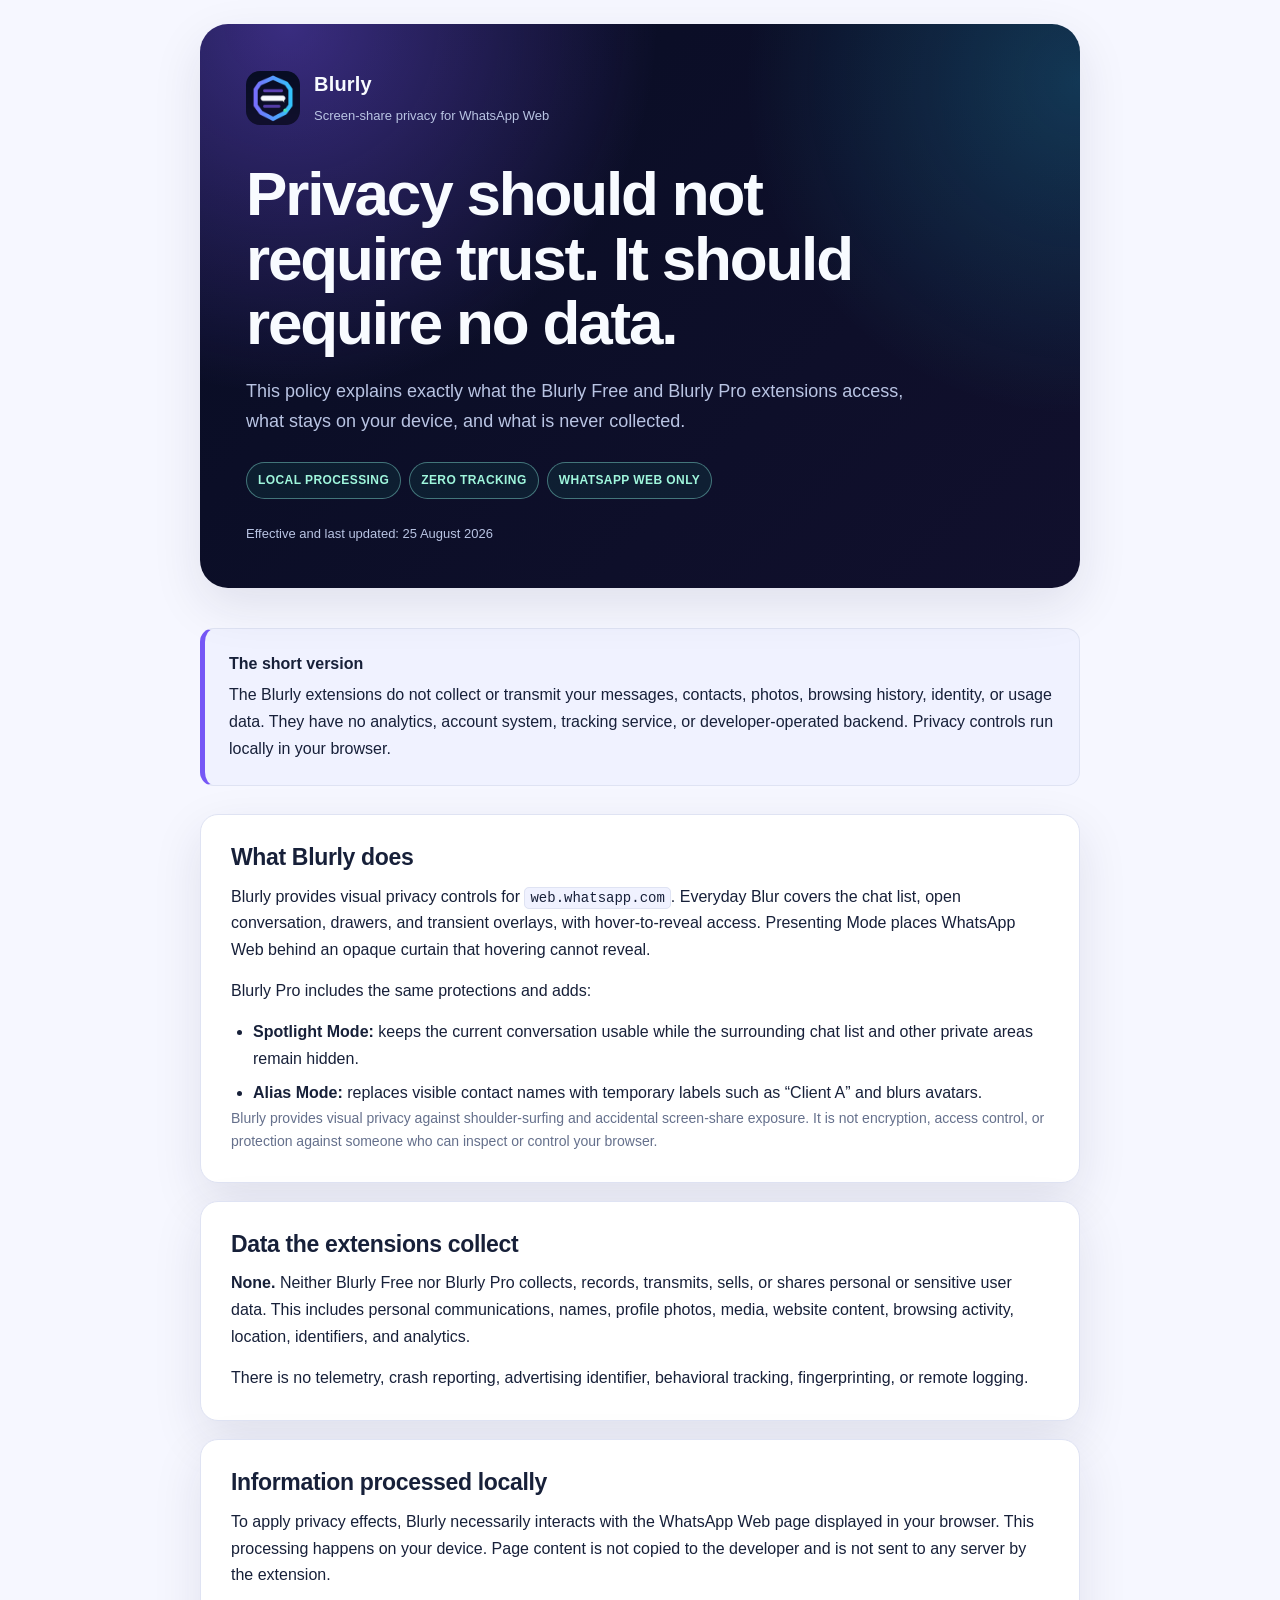
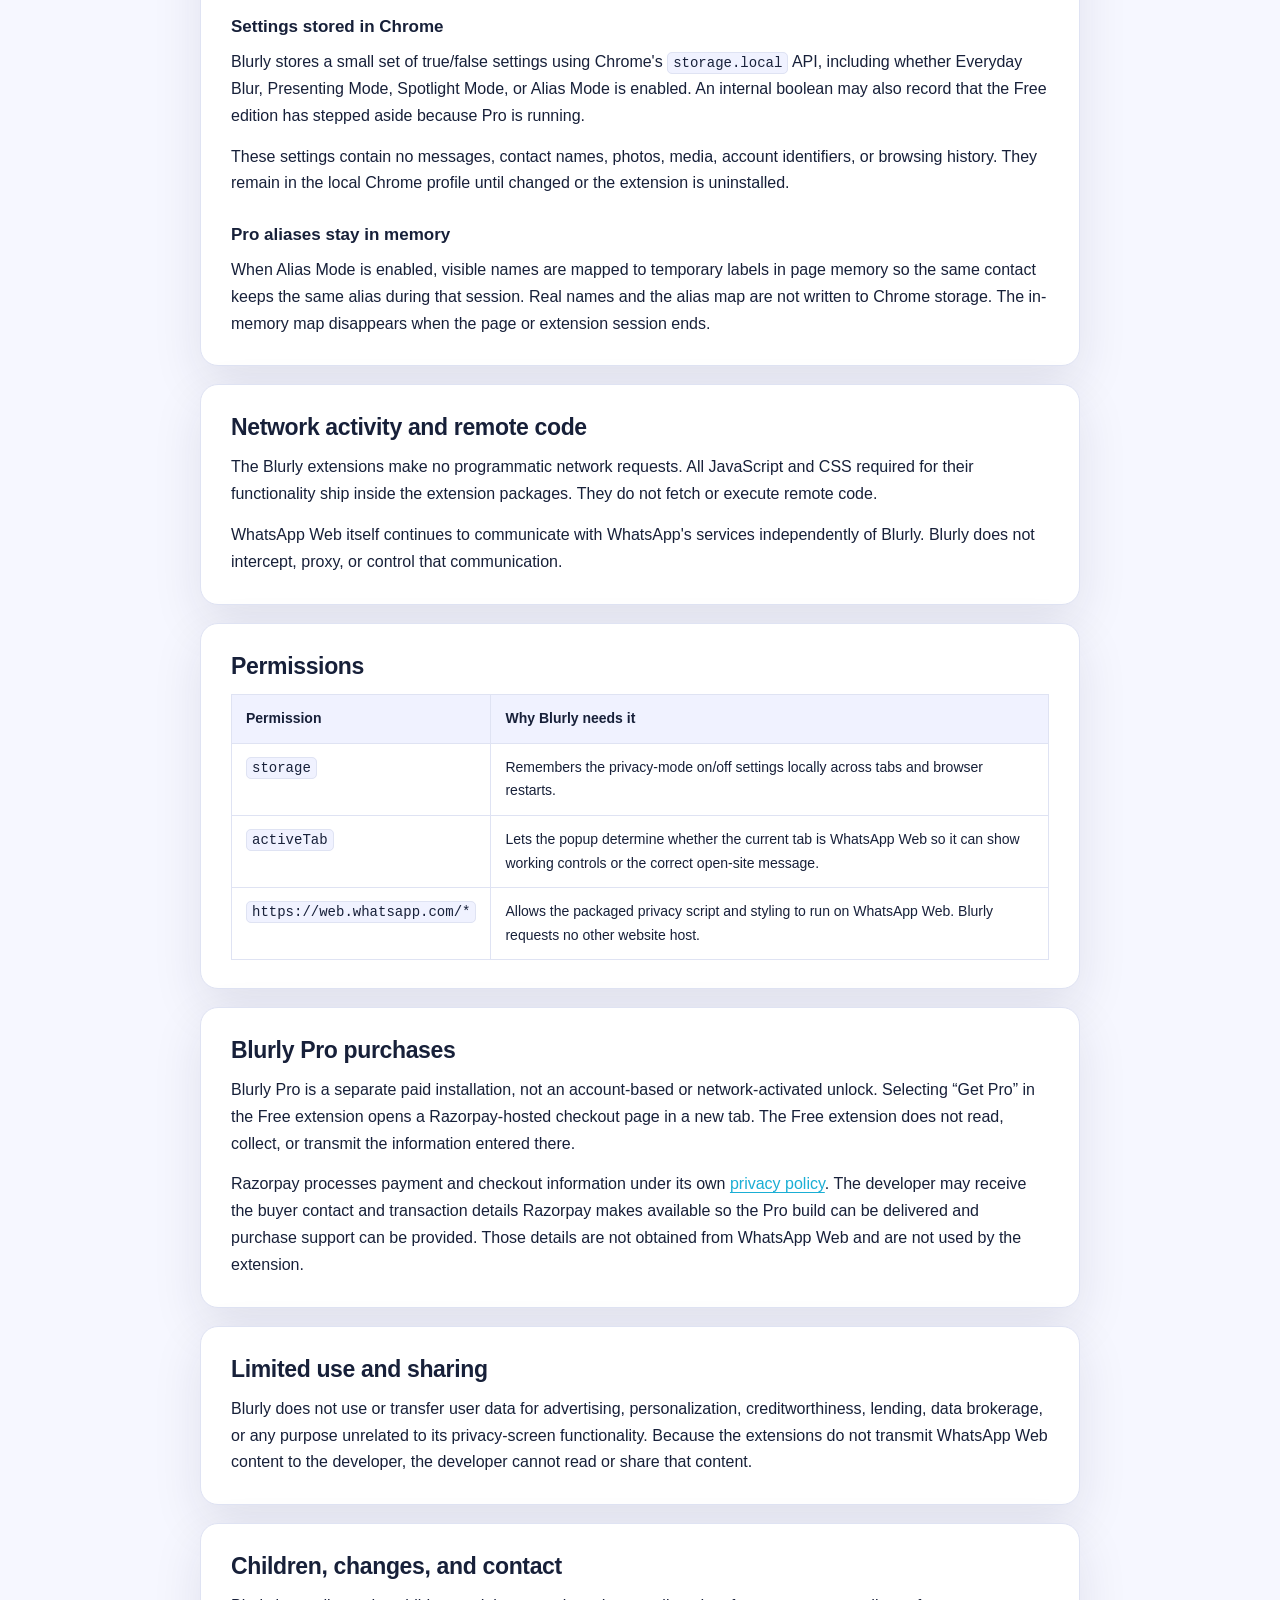
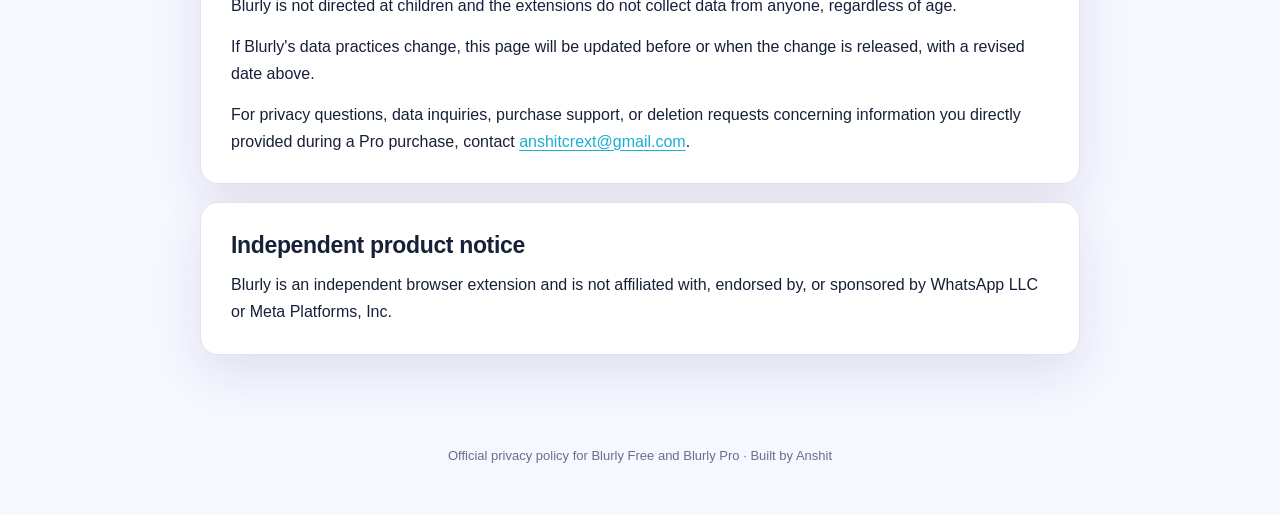
==== commit 2db4a97a: "Remove outdated Chrome Web Store listing link" ====
--- a/docs/index.html
+++ b/docs/index.html
@@ -220,7 +220,6 @@
   <section>
     <h2>Independent product notice</h2>
     <p>Blurly is an independent browser extension and is not affiliated with, endorsed by, or sponsored by WhatsApp LLC or Meta Platforms, Inc.</p>
-    <p><a href="https://chromewebstore.google.com/detail/blurly-%E2%80%94-privacy-screen-f/phffndgpcpjbkjemdfldenhpmnolhohi" target="_blank" rel="noopener">View Blurly on the Chrome Web Store</a></p>
   </section>
 </main>
 
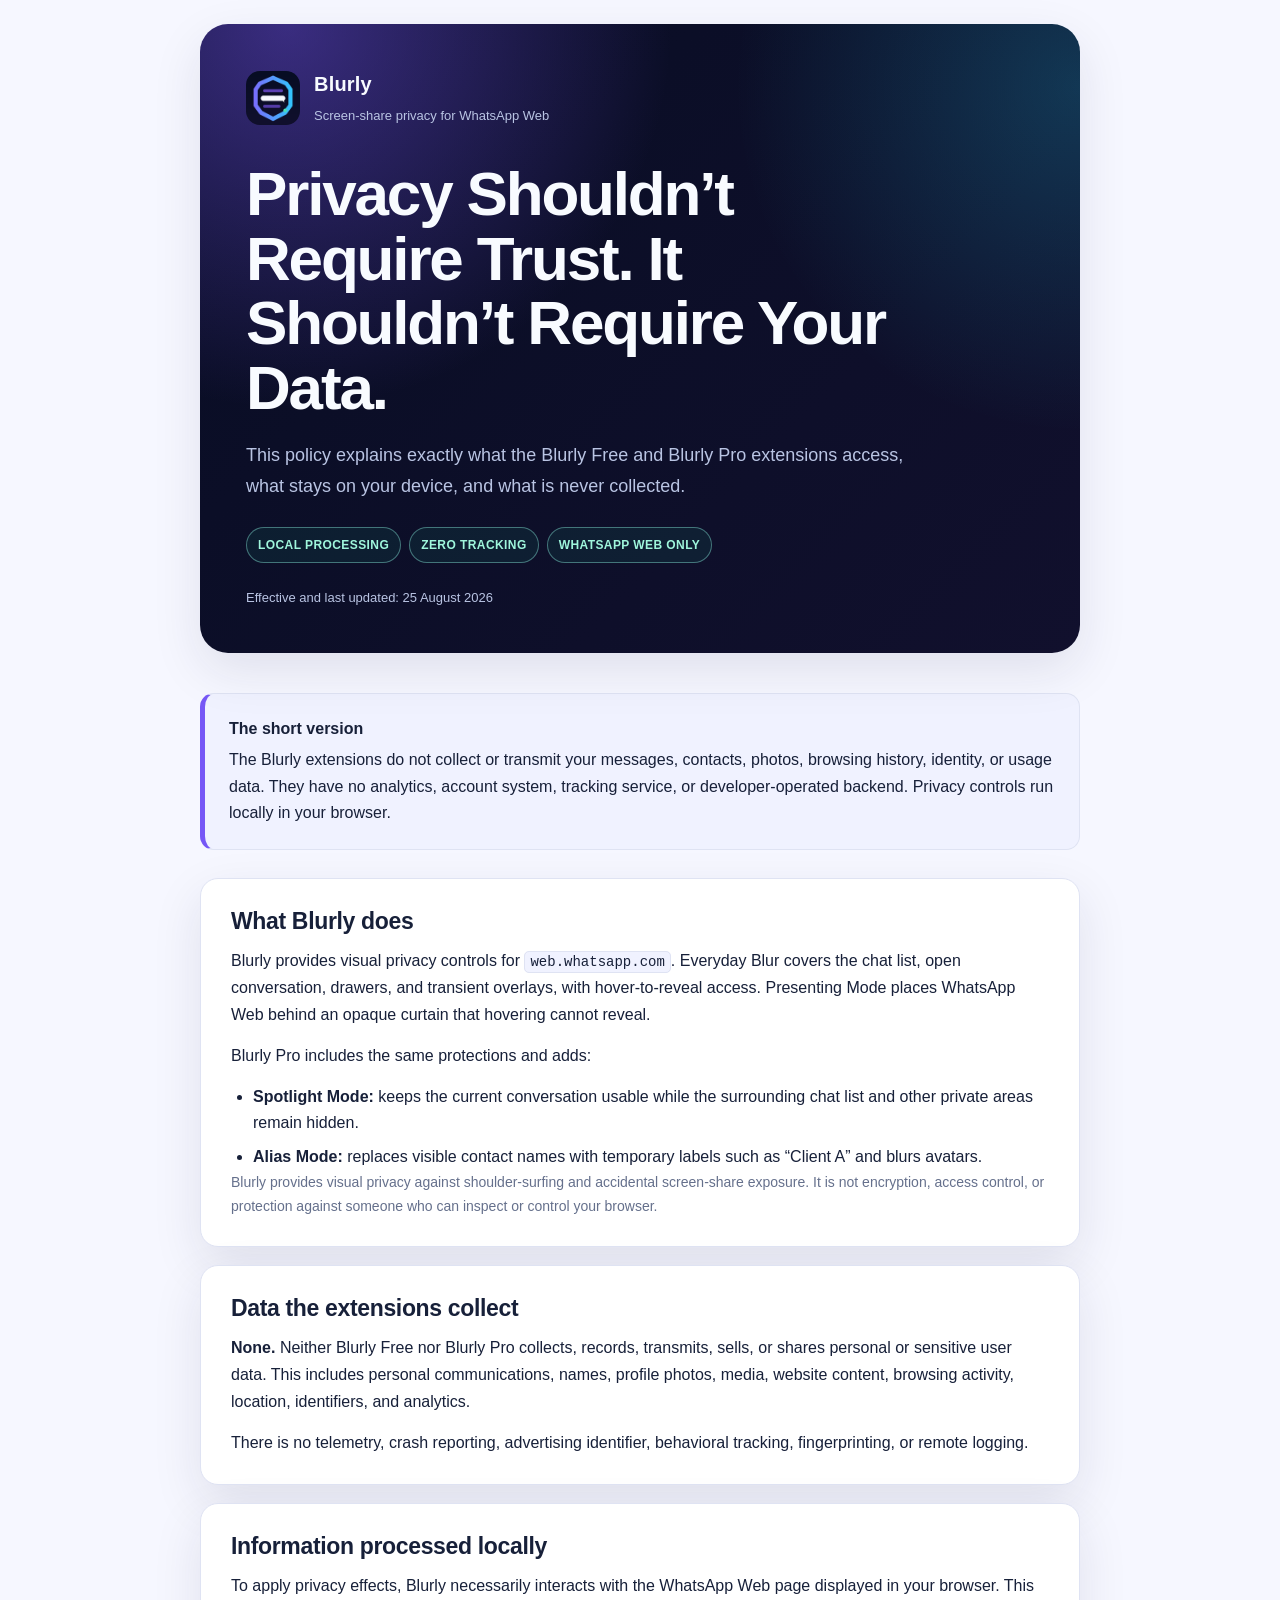
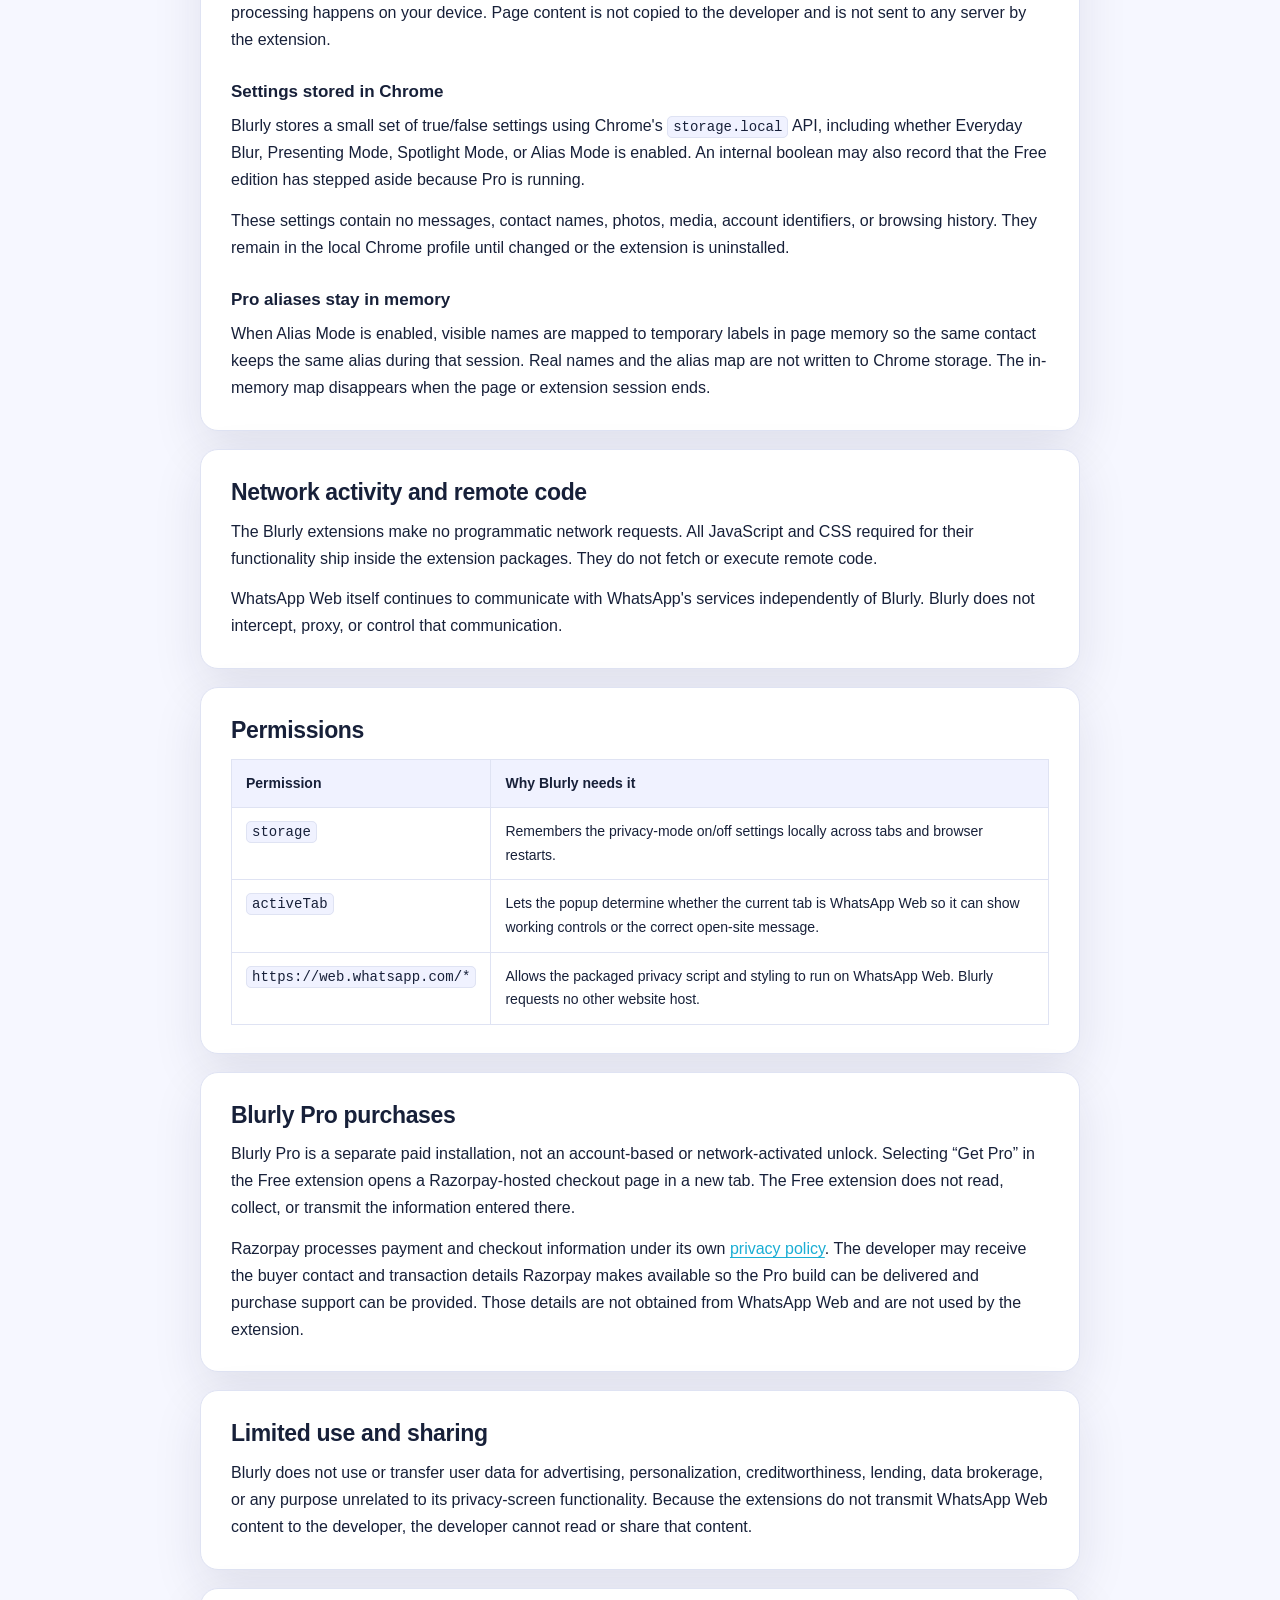
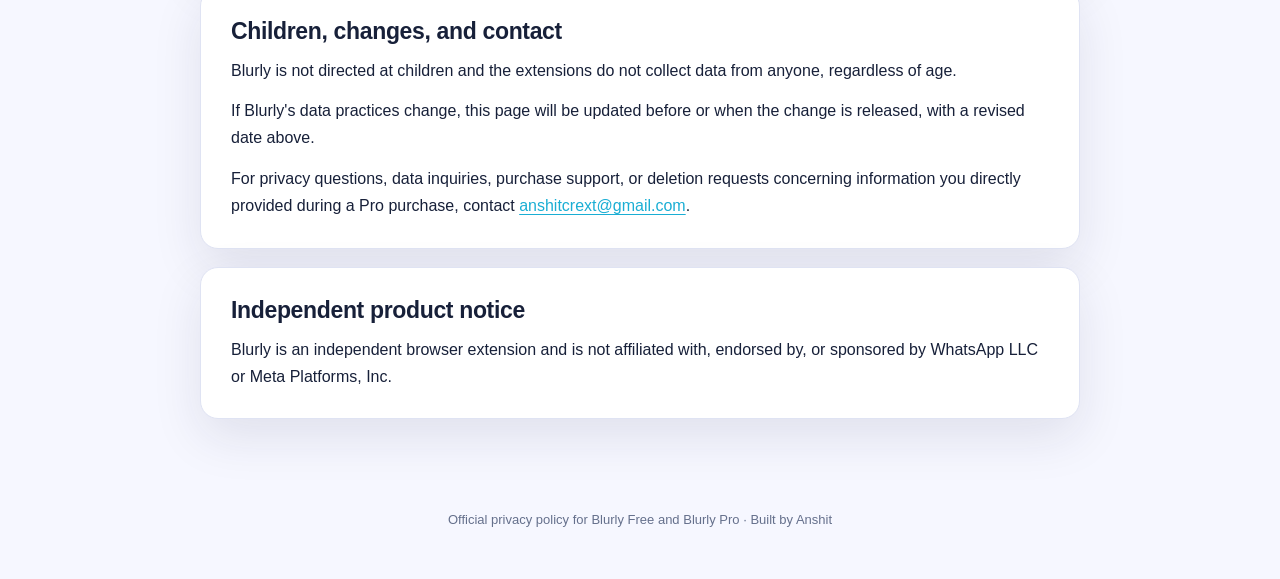
==== commit 80f07169: "Sharpen privacy policy headline" ====
--- a/docs/index.html
+++ b/docs/index.html
@@ -134,7 +134,7 @@
     <img src="icon128.png" alt="Blurly icon" />
     <div><strong>Blurly</strong><span>Screen-share privacy for WhatsApp Web</span></div>
   </div>
-  <h1>Privacy should not require trust. It should require no data.</h1>
+  <h1>Privacy Shouldn’t Require Trust. It Shouldn’t Require Your Data.</h1>
   <p class="lead">This policy explains exactly what the Blurly Free and Blurly Pro extensions access, what stays on your device, and what is never collected.</p>
   <div class="badges">
     <span class="badge">Local processing</span>
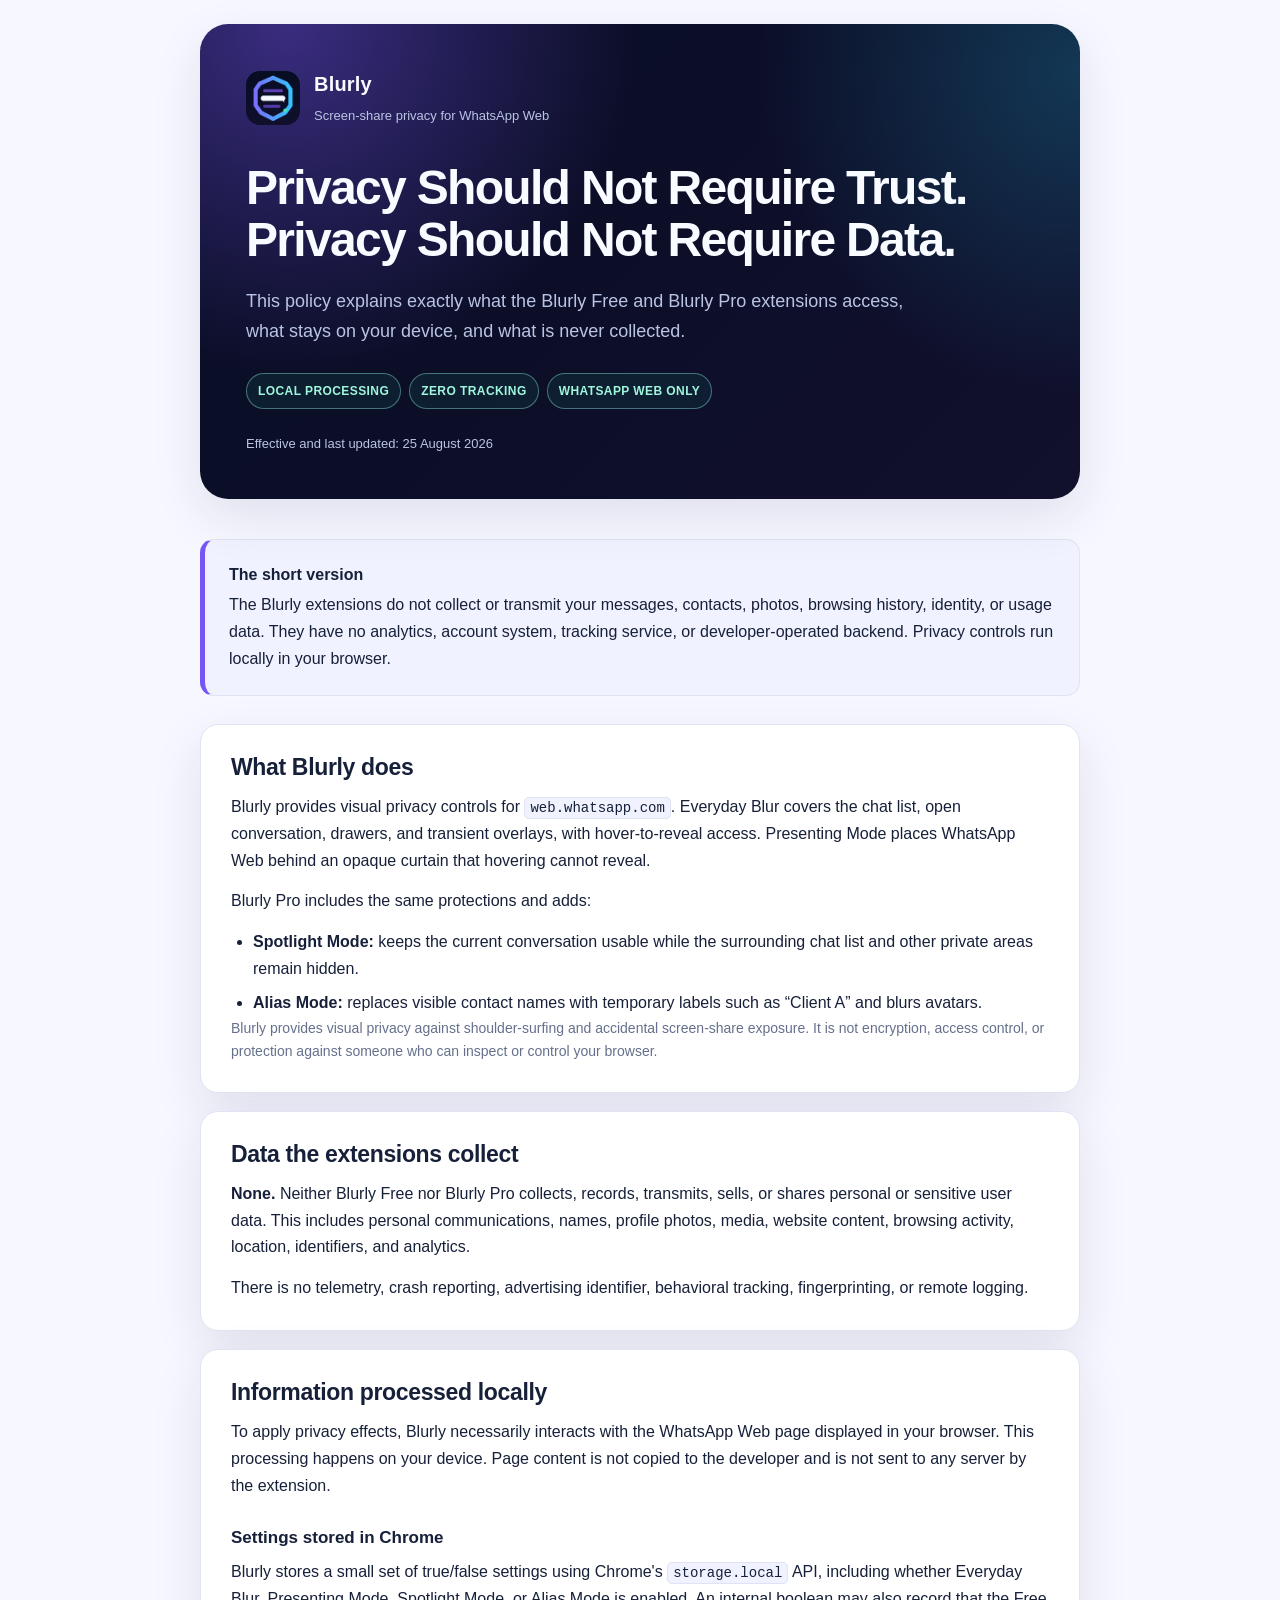
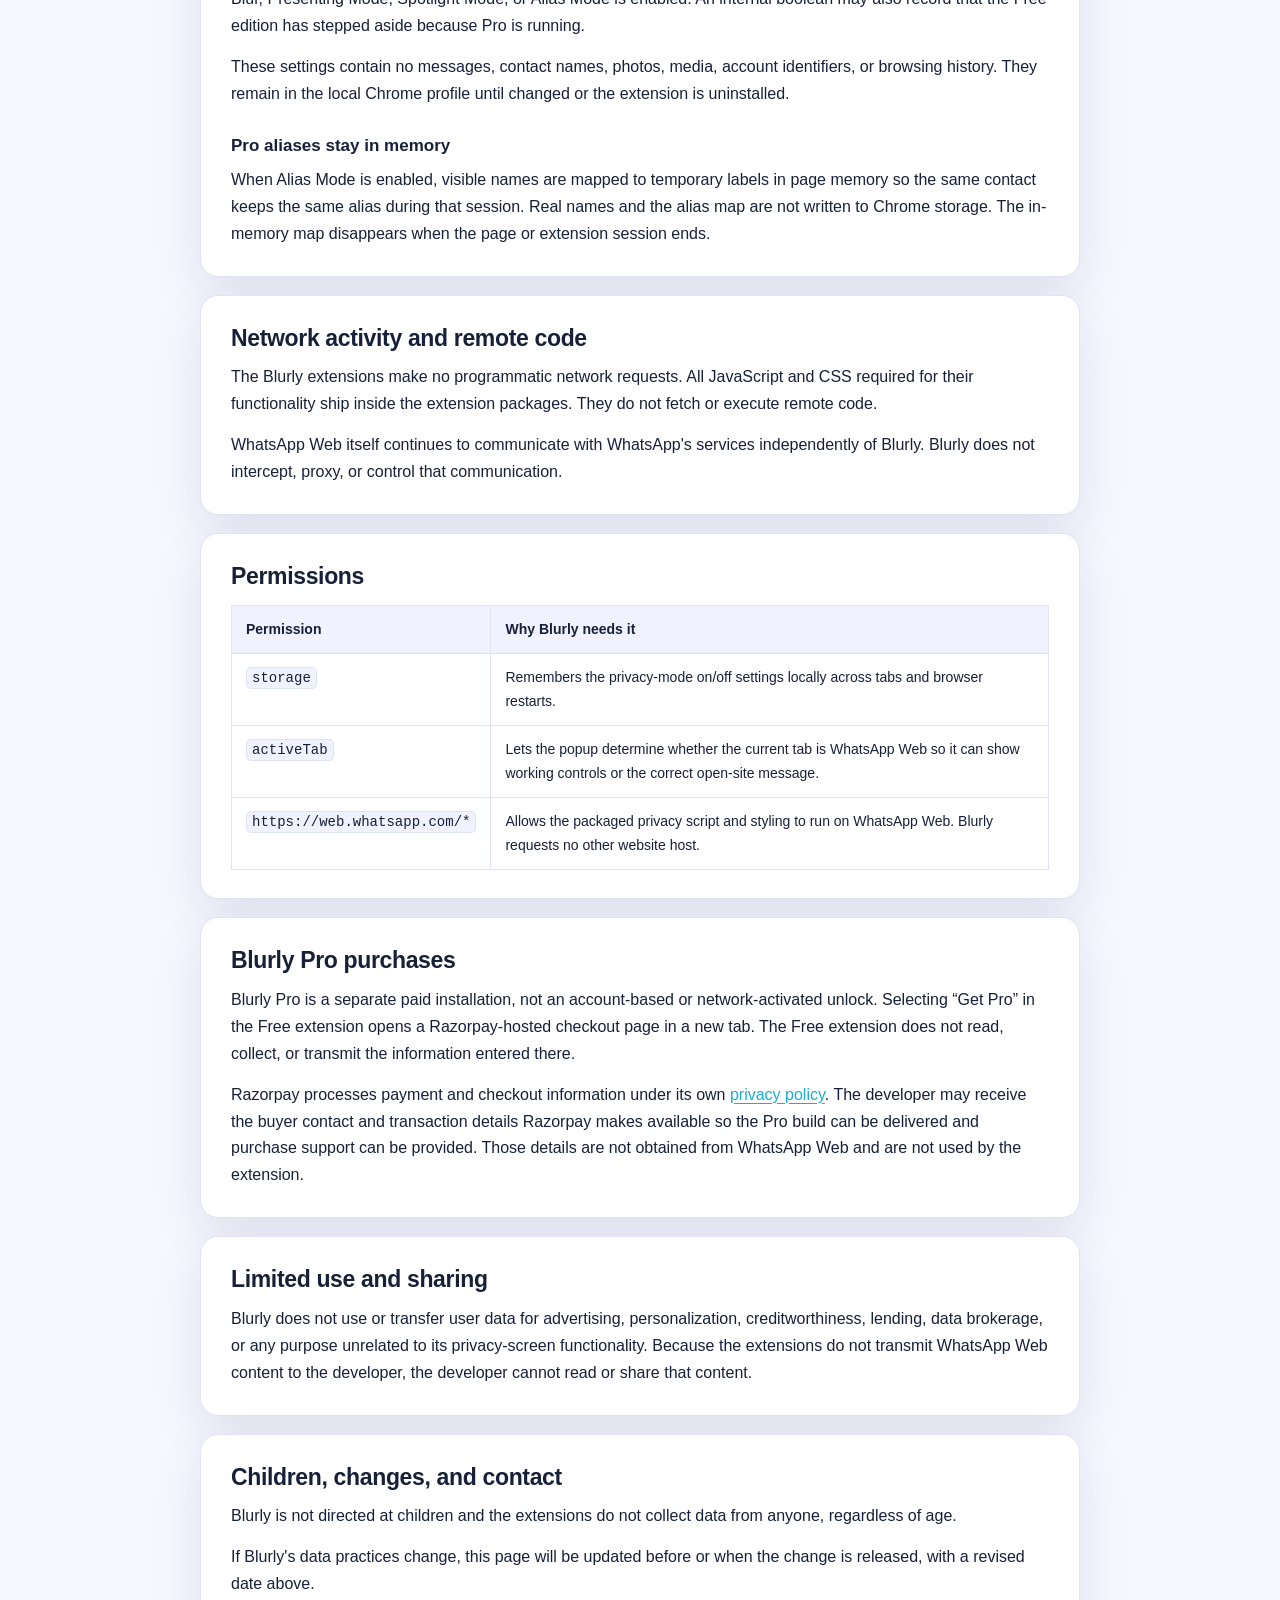
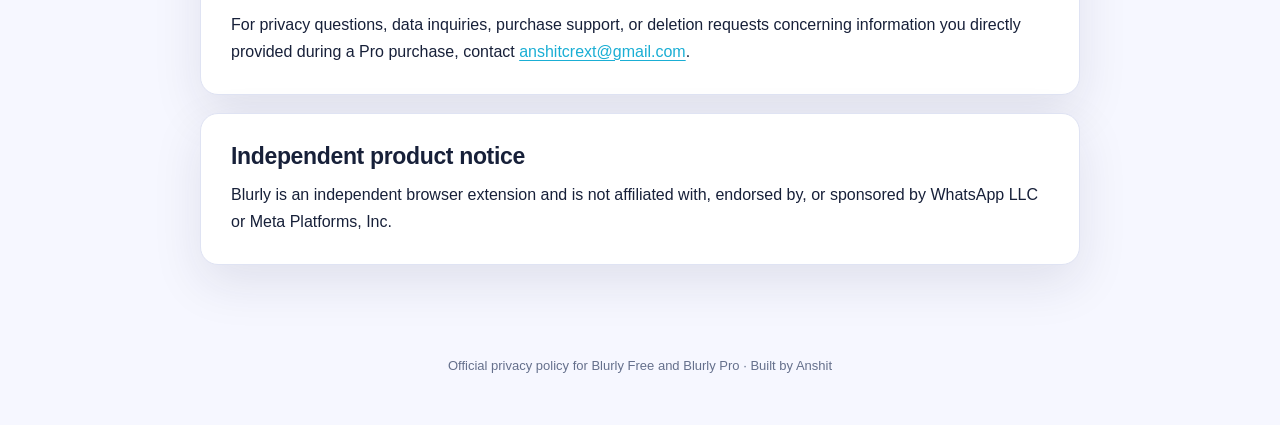
==== commit a17fafbb: "Use balanced privacy policy headline" ====
--- a/docs/index.html
+++ b/docs/index.html
@@ -68,7 +68,8 @@
   .brand img { width: 54px; height: 54px; border-radius: 14px; }
   .brand strong { display: block; font-size: 20px; letter-spacing: .01em; }
   .brand span { color: var(--hero-muted); font-size: 13px; }
-  h1 { max-width: 660px; margin: 0; font-size: clamp(38px, 6vw, 62px); line-height: 1.04; letter-spacing: -.035em; }
+  h1 { margin: 0; font-size: clamp(36px, 4.2vw, 48px); line-height: 1.08; letter-spacing: -.035em; }
+  .headline-line { display: block; white-space: nowrap; }
   .lead { max-width: 690px; margin: 20px 0 0; color: var(--hero-muted); font-size: 18px; }
   .meta { margin-top: 24px; color: var(--hero-muted); font-size: 13px; }
   .badges { display: flex; flex-wrap: wrap; gap: 8px; margin-top: 26px; }
@@ -123,6 +124,7 @@
   @media (max-width: 640px) {
     .hero { margin-top: 12px; padding: 30px 24px; border-radius: 20px; }
     .brand { margin-bottom: 25px; }
+    .headline-line { white-space: normal; }
     section { padding: 23px 20px; border-radius: 15px; }
   }
 </style>
@@ -134,7 +136,7 @@
     <img src="icon128.png" alt="Blurly icon" />
     <div><strong>Blurly</strong><span>Screen-share privacy for WhatsApp Web</span></div>
   </div>
-  <h1>Privacy Shouldn’t Require Trust. It Shouldn’t Require Your Data.</h1>
+  <h1><span class="headline-line">Privacy Should Not Require Trust.</span><span class="headline-line">Privacy Should Not Require Data.</span></h1>
   <p class="lead">This policy explains exactly what the Blurly Free and Blurly Pro extensions access, what stays on your device, and what is never collected.</p>
   <div class="badges">
     <span class="badge">Local processing</span>
